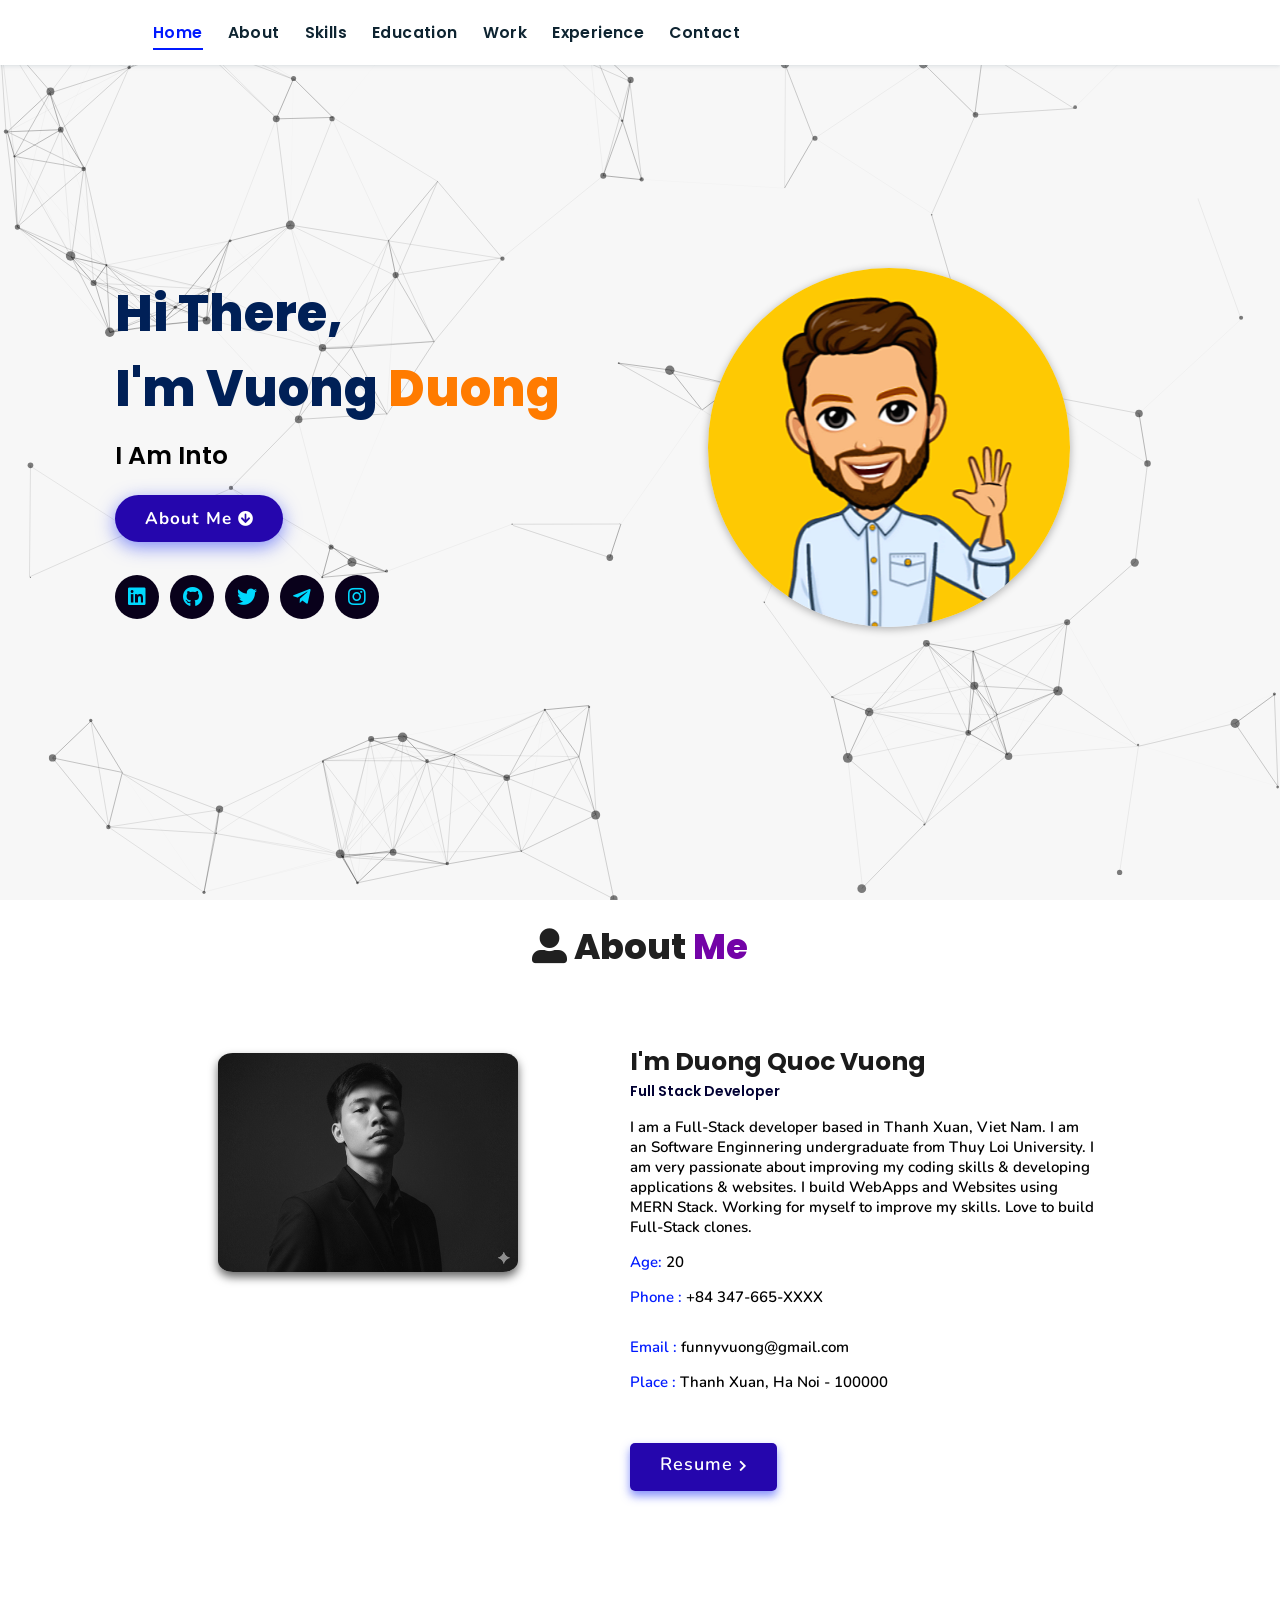
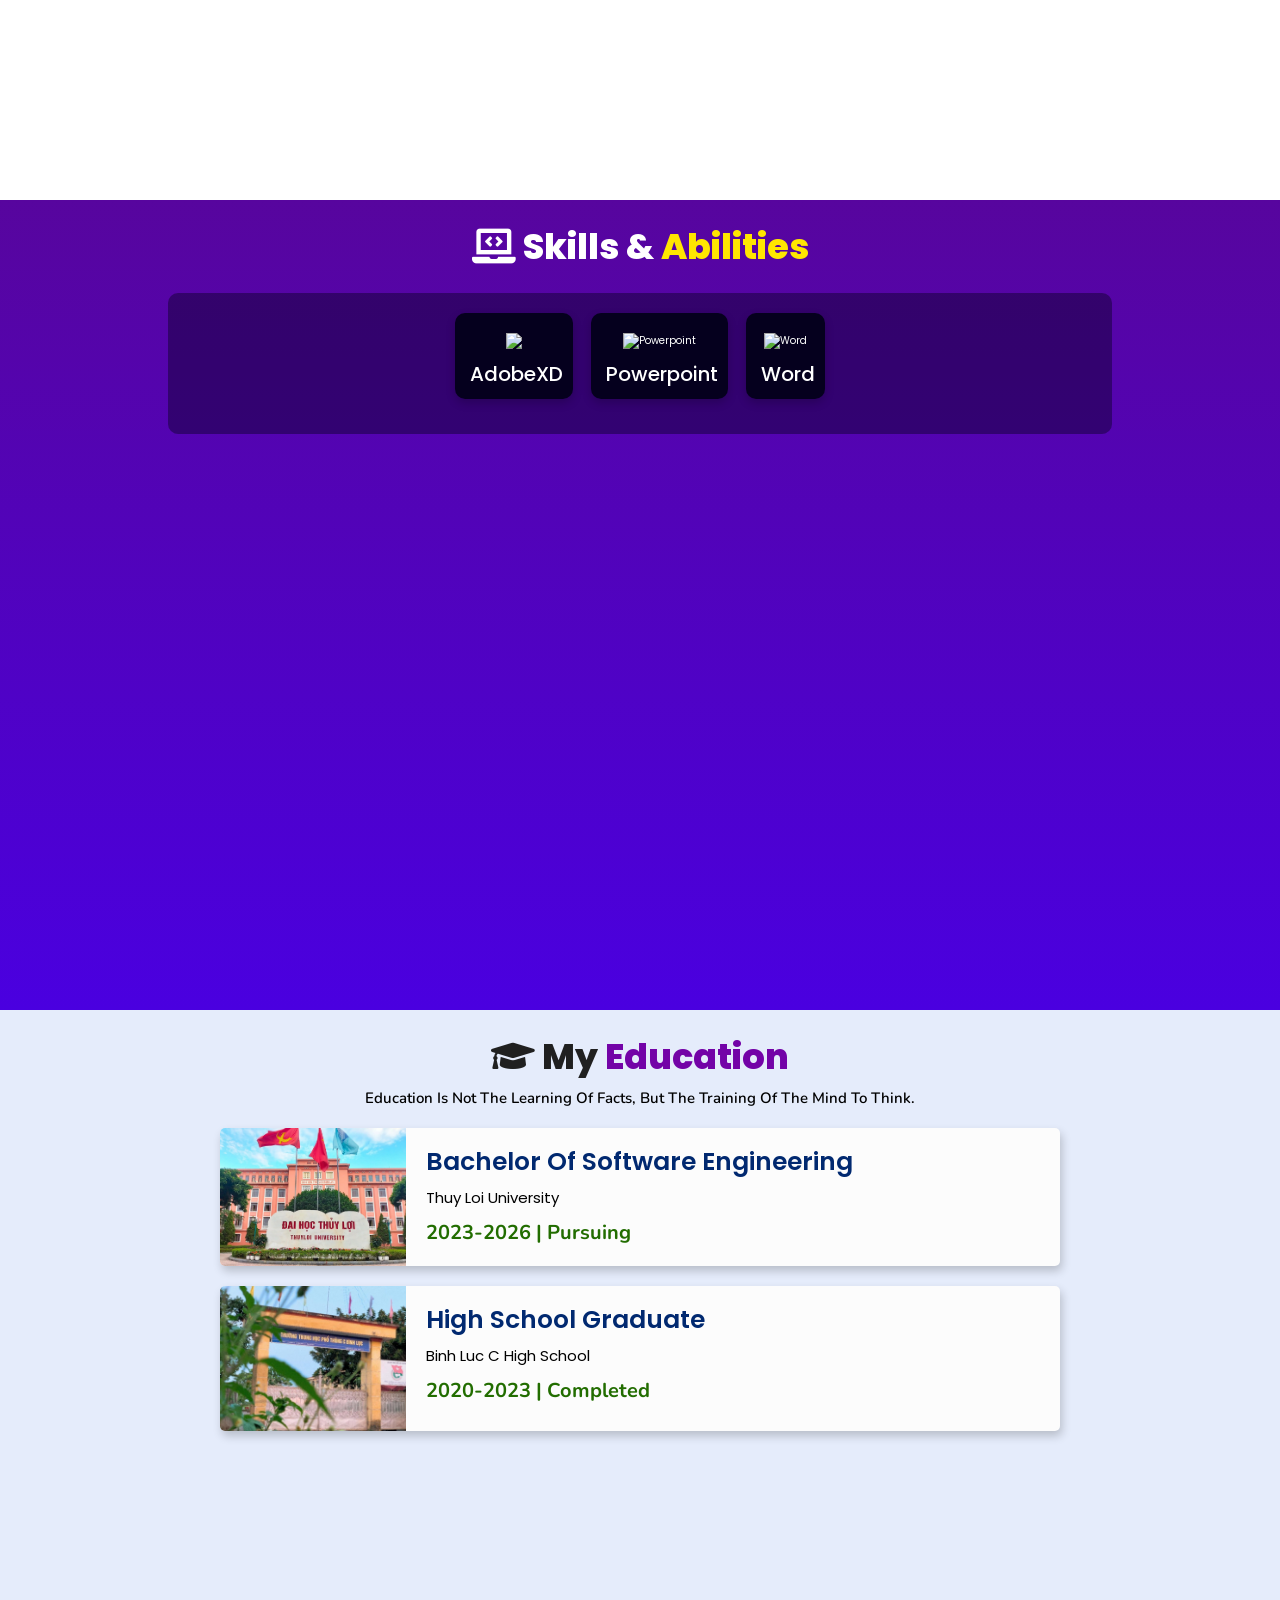
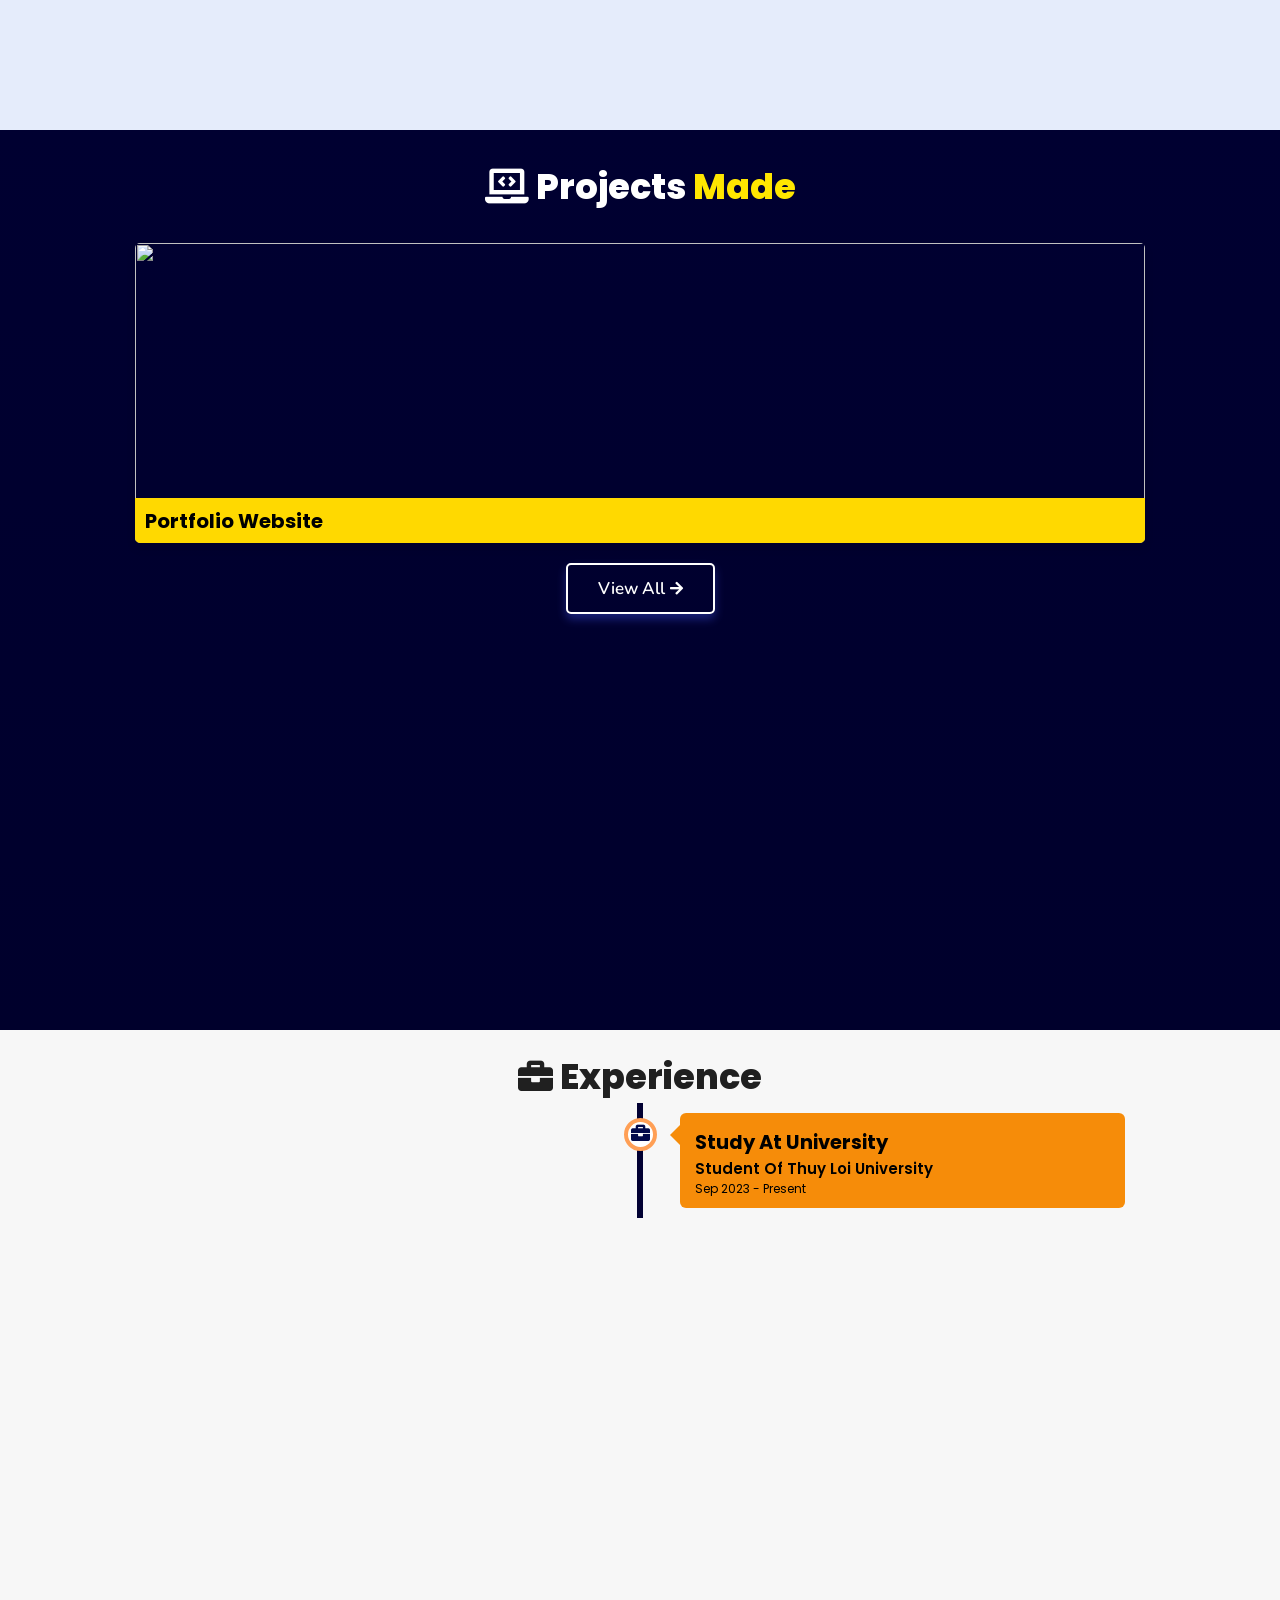
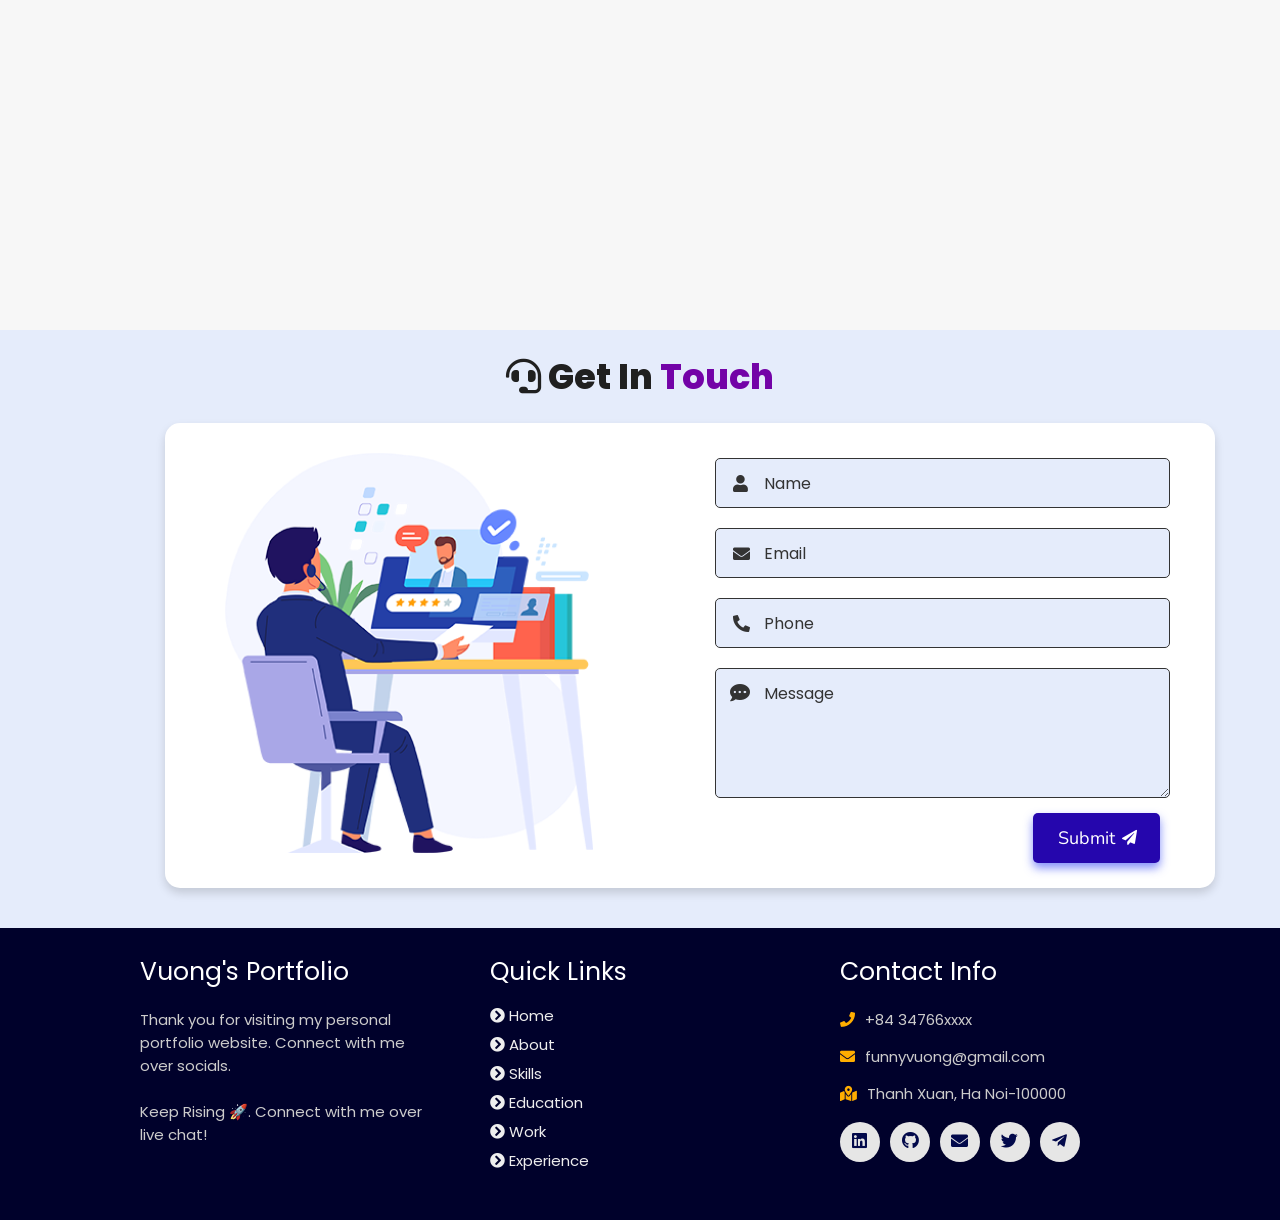
==== index.html @ b0b47021 "Initial commit" ====
<!DOCTYPE html>
<html lang="en">
<head>
    <meta charset="UTF-8">
    <meta http-equiv="X-UA-Compatible" content="IE=edge">
    <meta name="viewport" content="width=device-width, initial-scale=1.0">
    <meta name="keywords" content="jigar sable, portfolio, jigar, full stack dev, personal portfolio lifecodes, portfolio design, portfolio website, personal portfolio" />
    <meta name="description" content="Welcome to Jigar's Portfolio. Full-Stack Web Developer and Android App Developer" />
    <!-- Custom CSS -->
    <link rel="stylesheet" href="./assets/css/style.css">
    <!-- Font Awesome -->
    <link rel="stylesheet" href="https://cdnjs.cloudflare.com/ajax/libs/font-awesome/5.15.3/css/all.min.css" integrity="sha512-iBBXm8fW90+nuLcSKlbmrPcLa0OT92xO1BIsZ+ywDWZCvqsWgccV3gFoRBv0z+8dLJgyAHIhR35VZc2oM/gI1w==" crossorigin="anonymous" referrerpolicy="no-referrer" />
    <!-- Favicon -->
    <link id='favicon' rel="shortcut icon" href="./assets/images/favicon.png" type="image/x-png">
    <title>Portfolio | Jigar Sable</title>
</head>
<body oncontextmenu="return false">

<!-- pre loader -->
<!-- <div class="loader-container">
  <img draggable="false" src="./assets/images/preloader.gif" alt="">
</div> -->

<!-- navbar starts -->
<header>
        <!-- <a href="/" class="logo"><i class="fab fa-node-js"></i> Jigar</a> -->

        <div id="menu" class="fas fa-bars"></div>
        <nav class="navbar">
            <ul>
            <li><a class="active" href="#home">Home</a></li>
            <li><a href="#about">About</a></li>
            <li><a href="#skills">Skills</a></li>
            <li><a href="#education">Education</a></li>
            <li><a href="#work">Work</a></li>
            <li><a href="#experience">Experience</a></li>
            <li><a href="#contact">Contact</a></li>
            </ul>
        </nav>
</header>
<!-- navbar ends -->


<!-- hero section starts -->
<section class="home" id="home">
    <div id="particles-js"></div>

    <div class="content">
    <h2>Hi There,<br/> I'm Vuong <span>Duong</span></h2>
    <p>i am into <span class="typing-text"></span></p>
    <a href="#about" class="btn"><span>About Me</span>
      <i class="fas fa-arrow-circle-down"></i>
    </a>
    <div class="socials">
        <ul class="social-icons">
          <li><a class="linkedin" aria-label="LinkedIn" href="https://www.linkedin.com" target="_blank"><i class="fab fa-linkedin"></i></a></li> 
          <li><a class="github" aria-label="GitHub" href="https://github.com/VuongDuongg" target="_blank"><i class="fab fa-github"></i></a></li>
          <li><a class="twitter" aria-label="Twitter" href="https://twitter.com" target="_blank"><i class="fab fa-twitter"></i></a></li>
          <li><a class="telegram" aria-label="Telegram" href="https://t.me/lifecode5" target="_blank"><i class="fab fa-telegram-plane"></i></a></li>
          <li><a class="instagram" aria-label="Instagram" href="https://www.instagram.com/vuo.wg/"><i class="fab fa-instagram" target="_blank"></i></a></li>
          <!-- <li><a class="dev" aria-label="Dev" href="https://dev.to/jigarsable" target="_blank"><i class="fab fa-dev"></i></a></li> -->
        </ul>
      </div>
    </div>
<div class="image">
    <img draggable="false" class="tilt" src="./assets/images/hero.png" alt="">
</div>
</section>
<!-- hero section ends -->


<!-- about section starts -->
<section class="about" id="about">
    <h2 class="heading"><i class="fas fa-user-alt"></i> About <span>Me</span></h2>
    
    <div class="row">

    <div class="image">
        <img draggable="false" class="tilt" src="./assets/images/profile2.jpg" alt="">
    </div>
    <div class="content">
        <h3>I'm Duong Quoc Vuong</h3>
        <span class="tag">Full Stack Developer</span>
        
        <p>I am a Full-Stack developer based in Thanh Xuan, Viet Nam. 
          I am an Software Enginnering undergraduate from Thuy Loi University.
          I am very passionate about improving my coding skills & developing applications & websites.
          I build WebApps and Websites using MERN Stack.
          Working for myself to improve my skills.
          Love to build Full-Stack clones. </p>
        
        <div class="box-container">
            <div class="box">
              <p><span> age: </span> 20</p>
              <p><span> phone : </span> +84 347-665-XXXX</p>
            </div>
            <div class="box">
              <p><span> email : </span> funnyvuong@gmail.com</p>
              <p><span> place : </span> Thanh Xuan, Ha Noi - 100000</p>
            </div>
        </div>
        
        <div class="resumebtn">
            <a href="https://drive.google.com/file/d/11_SCyEC6qm9Z-bzgpcFDkywCOqAPikuW/view?usp=sharing" target="_blank" class="btn"><span>Resume</span>
                <i class="fas fa-chevron-right"></i>
            </a>
        </div>

    </div>
    </div>
</section>
<!-- about section ends -->

<!-- skills section starts -->
<section class="skills" id="skills">

    <h2 class="heading"><i class="fas fa-laptop-code"></i> Skills & <span>Abilities</span></h2>

    <div class="container">
          <div class="row" id="skillsContainer">

            <div class="bar">
              <div class="info">
                <img src="https://img.icons8.com/color/48/000000/adobe-xd.png"/>
                <span>AdobeXD</span>
                
              </div>
            </div>

            <div class="bar">
              <div class="info">
                
                 <img src="https://img.icons8.com/color/48/microsoft-powerpoint-2019.png" alt="Powerpoint">
                <span>Powerpoint</span>
               
              </div>
            </div>

            <div class="bar">
              <div class="info">
                
                 <img src="https://img.icons8.com/color/48/microsoft-word-2019.png" alt="Word">
                <span>Word</span>
               
              </div>
            </div>

      </div>
</div>
</section>
<!-- skills section ends -->


<!-- education section starts -->
<section class="education" id="education">

  <h1 class="heading"><i class="fas fa-graduation-cap"></i> My <span>Education</span></h1>

    <p class="qoute">Education is not the learning of facts, but the training of the mind to think.</p>

    <div class="box-container">

    <div class="box">
        <div class="image">
        <img draggable="false" src="./assets/images/educat/college.webp" alt="">
        </div>
        <div class="content">
        <h3>Bachelor of Software Engineering</h3>
        <p>Thuy Loi University </p>
        <h4>2023-2026 | Pursuing</h4>
        </div>
    </div>

    <div class="box">
      <div class="image">
      <img draggable="false" src="./assets/images/educat/school.jpg" alt="">
      </div>
      <div class="content">
      <h3>High school graduate</h3>
      <p>Binh Luc C High School</p>
      <h4>2020-2023 | Completed</h4>
      </div>
    </div>

</div>
</section>
<!-- education section ends -->


<!-- work project section starts -->
<section class="work" id="work">

  <h2 class="heading"><i class="fas fa-laptop-code"></i> Projects <span>Made</span></h2>

  <div class="box-container">

    <div class="box tilt">
      <img draggable="false" src="./assets/images/projects/portfolio1.PNG" alt="" />
      <div class="content">
        <div class="tag">
        <h3>Portfolio Website</h3>
        </div>
        <div class="desc">
          <p>Personal portfolio website. Don't need much info about it, just scroll down. You're here only!</p>
          <div class="btns">
            <a href="#" class="btn" target="_blank"><i class="fas fa-eye"></i> View</a>
            <a href="https://github.com/jigar-sable/Portfolio-Website" class="btn" target="_blank">Code <i class="fas fa-code"></i></a>
          </div>
        </div>
      </div>
    </div>

</div>

<div class="viewall">
  <a href="/projects" class="btn"><span>View All</span>
    <i class="fas fa-arrow-right"></i>
</a>
</div>

</section>
<!-- work project section ends -->

<!-- experience section starts -->
<section class="experience" id="experience">

  <h2 class="heading"><i class="fas fa-briefcase"></i> Experience </h2>

  <div class="timeline">

    <div class="container right">
      <div class="content">
        <div class="tag">
          <h2>Study at University </h2>
        </div>
        <div class="desc">
            <h3>Student of Thuy Loi University</h3>
            <p>Sep 2023 - present</p>
        </div>
      </div>
    </div>

    <!-- <div class="container left">
      <div class="content">
        <div class="tag">
          <h2>Mapstreak Flyseas</h2>
        </div>
        <div class="desc">
            <h3>Web Developer | Internship</h3>
            <p>June 2021 - Dec 2021</p>
        </div>
      </div>
    </div>

    <div class="container right">
      <div class="content">
        <div class="tag">
          <h2>The Spark Foundation</h2>
        </div>
        <div class="desc">
            <h3>Website Developer | Internship</h3>
            <p>May 2021 - June 2021</p>
        </div>
      </div>
    </div>

    <div class="container left">
      <div class="content">
        <div class="tag">
          <h2>The Spark Foundation</h2>
        </div>
        <div class="desc">
            <h3>Mobile Application Developer | Internship</h3>
            <p>April 2021 - May 2021</p>
        </div>
      </div>
    </div>

    <div class="container right">
      <div class="content">
        <div class="tag">
          <h2>Frshr Technologies</h2>
        </div>
        <div class="desc">
            <h3>Wordpress Developer | Internship</h3>
            <p>April 2021 - April 2021</p>
        </div>
      </div>
    </div>

    <div class="container left">
      <div class="content">
        <div class="tag">
          <h2>WonderingBlog</h2>
        </div>
        <div class="desc">
            <h3>Web Development & SEO | Internship</h3>
            <p>March 2021 - April 2021</p>
        </div>
      </div>
    </div> -->
  </div>

  <!-- <div class="morebtn">
    <a href="/experience" class="btn"><span>View All</span>
      <i class="fas fa-arrow-right"></i>
  </a>
  </div> -->

</div>

</section>
<!-- experience section ends -->

<!-- contact section starts -->
<section class="contact" id="contact">
  
  <h2 class="heading"><i class="fas fa-headset"></i> Get in <span>Touch</span></h2>

  <div class="container">
    <div class="content">
      <div class="image-box">
        <img draggable="false" src="./assets/images/contact1.png" alt="">
      </div>
    <form id="contact-form">
      
      <div class="form-group">
        <div class="field">
          <input type="text" name="name" placeholder="Name" required>
          <i class='fas fa-user'></i>
        </div>
        <div class="field">
          <input type="text" name="email" placeholder="Email" required>
          <i class='fas fa-envelope'></i>
        </div>
        <div class="field">
          <input type="text" name="phone" placeholder="Phone">
          <i class='fas fa-phone-alt'></i>
        </div>
        <div class="message">
        <textarea placeholder="Message" name="message" required></textarea>
        <i class="fas fa-comment-dots"></i>
        </div>
        </div>
      <div class="button-area">
        <button type="submit">
          Submit <i class="fa fa-paper-plane"></i></button>
      </div>
    </form>
  </div>
  </div>
</section>
<!-- contact section ends -->


<!-- footer section starts -->
<section class="footer">

  <div class="box-container">

      <div class="box">
          <h3>vuong's Portfolio</h3>
          <p>Thank you for visiting my personal portfolio website. Connect with me over socials. <br/> <br/> Keep Rising 🚀. Connect with me over live chat!</p>
      </div>

      <div class="box">
          <h3>quick links</h3>
          <a href="#home"><i class="fas fa-chevron-circle-right"></i> home</a>
          <a href="#about"><i class="fas fa-chevron-circle-right"></i> about</a>
          <a href="#skills"><i class="fas fa-chevron-circle-right"></i> skills</a>
          <a href="#education"><i class="fas fa-chevron-circle-right"></i> education</a>
          <a href="#work"><i class="fas fa-chevron-circle-right"></i> work</a>
          <a href="#experience"><i class="fas fa-chevron-circle-right"></i> experience</a>
      </div>

      <div class="box">
          <h3>contact info</h3>
          <p> <i class="fas fa-phone"></i>+84 34766xxxx</p>
          <p> <i class="fas fa-envelope"></i>funnyvuong@gmail.com</p>
          <p> <i class="fas fa-map-marked-alt"></i>Thanh Xuan, Ha Noi-100000</p>
          <div class="share">

              <a href="https://www.linkedin.com/in/jigar-sable" class="fab fa-linkedin" aria-label="LinkedIn" target="_blank"></a>
              <a href="https://github.com/jigar-sable" class="fab fa-github" aria-label="GitHub" target="_blank"></a>
              <a href="mailto:jigarsable21@gmail.com" class="fas fa-envelope" aria-label="Mail" target="_blank"></a>
              <a href="https://twitter.com/jigar_sable" class="fab fa-twitter" aria-label="Twitter" target="_blank"></a>
              <a href="https://t.me/lifecode5" class="fab fa-telegram-plane" aria-label="Telegram" target="_blank"></a>
          </div>
      </div>
  </div>

  <!-- <h1 class="credit">Designed with <i class="fa fa-heart pulse"></i> by <a href="https://www.linkedin.com/in/jigar-sable"> jigar sable</a></h1> -->

</section>
<!-- footer section ends -->


<!-- scroll top btn -->
<a href="#home" aria-label="ScrollTop" class="fas fa-angle-up" id="scroll-top"></a>
<!-- scroll back to top -->


<!-- ==== ALL MAJOR JAVASCRIPT CDNS STARTS ==== -->
<!-- jquery cdn -->
<script src="https://cdnjs.cloudflare.com/ajax/libs/jquery/3.6.0/jquery.min.js" integrity="sha512-894YE6QWD5I59HgZOGReFYm4dnWc1Qt5NtvYSaNcOP+u1T9qYdvdihz0PPSiiqn/+/3e7Jo4EaG7TubfWGUrMQ==" crossorigin="anonymous" referrerpolicy="no-referrer"></script>

<!-- typed.js cdn -->
<script src="https://cdnjs.cloudflare.com/ajax/libs/typed.js/2.0.5/typed.min.js" integrity="sha512-1KbKusm/hAtkX5FScVR5G36wodIMnVd/aP04af06iyQTkD17szAMGNmxfNH+tEuFp3Og/P5G32L1qEC47CZbUQ==" crossorigin="anonymous" referrerpolicy="no-referrer"></script>

<!-- particle.js links -->
<script src="./assets/js/particles.min.js"></script>
<script src="./assets/js/app.js"></script>

<!-- vanilla tilt.js links -->
<script src="https://cdnjs.cloudflare.com/ajax/libs/vanilla-tilt/1.7.0/vanilla-tilt.min.js" integrity="sha512-SttpKhJqONuBVxbRcuH0wezjuX+BoFoli0yPsnrAADcHsQMW8rkR84ItFHGIkPvhnlRnE2FaifDOUw+EltbuHg==" crossorigin="anonymous" referrerpolicy="no-referrer"></script>

<!-- scroll reveal anim -->
<script src="https://unpkg.com/scrollreveal"></script>

<script
      type="text/javascript"
      src="https://cdn.jsdelivr.net/npm/emailjs-com@3/dist/email.min.js"
    ></script>

<!-- ==== ALL MAJOR JAVASCRIPT CDNS ENDS ==== -->

<script src="./assets/js/script.js"></script>

</body>
</html>
---- assets/css/style.css ----
@import url("https://fonts.googleapis.com/css2?family=Poppins:wght@400;600;700&display=swap");
@import url("https://fonts.googleapis.com/css2?family=Nunito:ital,wght@0,300;0,400;0,600;0,700;1,300;1,400&display=swap");

* {
  margin: 0;
  padding: 0;
  box-sizing: border-box;
  text-decoration: none;
  outline: none;
  border: none;
  text-transform: capitalize;
  transition: all 0.2s linear;
}
html {
  font-size: 62.5%;
  overflow-x: hidden;
  scroll-behavior: smooth;
}
body {
  background: #f7f7f7;
  font-family: "Poppins", sans-serif;
}

*::selection {
  background: #2b3dda;
  color: #fff;
}

html {
  font-size: 62.5%;
  overflow-x: hidden;
}
html::-webkit-scrollbar {
  width: 0.8rem;
}
html::-webkit-scrollbar-track {
  background: rgb(235, 202, 245);
}
html::-webkit-scrollbar-thumb {
  background: #420177;
}

/* pre loader start */
.loader-container {
  position: fixed;
  top: 0;
  left: 0;
  z-index: 10000;
  background: #e6eff1;
  display: flex;
  align-items: center;
  justify-content: center;
  height: 100%;
  width: 100%;
}
.loader-container.fade-out {
  top: -120%;
}
/* pre loader end */

/* navbar starts */
header {
  position: fixed;
  top: 0;
  left: 0;
  right: 0;
  z-index: 1000;
  display: flex;
  align-items: center;
  justify-content: space-between;
  padding: 1.7rem 10%;
  height: 6.5rem;
  background-color: #fff;
  box-shadow: 0 1px 4px rgba(146, 161, 176, 0.3);
}
section {
  min-height: 100vh;
  padding: 2rem 9%;
}
.heading {
  font-size: 3.5rem;
  color: rgb(32, 32, 32);
  font-weight: 800;
  text-align: center;
}
.heading span {
  color: rgb(115, 3, 167);
}
header .logo {
  font-size: 1.9rem;
  font-weight: 800;
  text-decoration: none;
  color: #0e2431;
}
header .logo i {
  font-size: 2.2rem;
}
header .logo:hover {
  color: #fc8c05;
}
header .navbar ul {
  list-style: none;
  display: flex;
  justify-content: center;
  align-items: center;
}
header .navbar li {
  margin-left: 2.5rem;
}
header .navbar ul li a {
  font-size: 1.57rem;
  color: #0e2431;
  font-weight: 600;
  text-decoration: none;
  letter-spacing: 0.04rem;
  transition: 0.2s;
}
header .navbar ul li a.active,
header .navbar ul li a:hover {
  color: #011aff;
  border-bottom: 0.2rem solid #011aff;
  padding: 0.5rem 0;
}
/* navbar ends */

/* hamburger icon starts*/
#menu {
  font-size: 3rem;
  cursor: pointer;
  color: rgb(24, 2, 63);
  display: none;
}
@media (max-width: 768px) {
  #menu {
    display: block;
  }
  header .navbar {
    position: fixed;
    top: 6.5rem;
    right: -120%;
    width: 75%;
    height: 100%;
    text-align: left;
    align-items: flex-start;
    background-color: #0e0f31;
  }
  header .navbar ul {
    flex-flow: column;
    padding: 1rem;
  }
  header .navbar ul li {
    text-align: center;
    width: 100%;
    margin: 1rem 0;
    border-radius: 0.5rem;
    width: 26rem;
  }
  header .navbar ul li a {
    display: block;
    padding: 1rem;
    text-align: left;
    color: #fff;
    font-size: 2rem;
  }
  header .navbar ul li a.active,
  header .navbar ul li a:hover {
    padding: 1rem;
    color: #fff;
    border-radius: 0.5rem;
    border-bottom: 0.5rem solid #011aff;
  }
  .fa-times {
    transform: rotate(180deg);
  }
  header .navbar.nav-toggle {
    right: 0;
  }
}
/* hamburger icon ends */

/* hero section starts*/
.home {
  position: relative;
  display: flex;
  flex-wrap: wrap;
  gap: 1.5rem;
  min-height: 100vh;
  align-items: center;
}
.home #particles-js {
  position: absolute;
  top: 0;
  left: 0;
  height: 100%;
  width: 100%;
}
.home::before {
  content: "";
  position: absolute;
  top: 0;
  left: 0;
  height: 100%;
  width: 100%;
}
.home .content {
  flex: 1 1 40rem;
  padding-top: 1rem;
  z-index: 1;
}
.home .image {
  flex: 1 1 40rem;
  z-index: 1;
}
.home .image img {
  width: 70%;
  margin-left: 6rem;
  border-radius: 50%;
  box-shadow: 0 2px 8px rgba(0, 0, 0, 0.3);
  cursor: pointer;
}
.home .image img:hover {
  box-shadow: 0 5px 15px rgba(0, 0, 0, 0.5);
}
.home .content h2 {
  font-size: 5rem;
  font-weight: 800;
  color: #002057;
}
.home .content h2 span {
  font-size: 5rem;
  font-weight: 800;
  color: #ff7b00;
}
.home .content p {
  font-size: 2.5rem;
  color: #000;
  font-weight: 600;
  padding: 1rem 0;
}
.home .content p span {
  font-size: 2.5rem;
  color: rgb(148, 8, 8);
  font-weight: 600;
  padding: 1rem 0;
}
.home .btn {
  margin-top: 1rem;
  position: absolute;
  line-height: 0;
  padding: 1.6rem 3rem;
  border-radius: 4em;
  transition: 0.5s;
  color: #fff;
  background: #2506ad;
  box-shadow: 0px 5px 18px rgba(48, 68, 247, 0.6);
  font-family: "Nunito", sans-serif;
}
.home .btn span {
  font-weight: 700;
  font-size: 1.7rem;
  letter-spacing: 0.1rem;
}
.home .btn i {
  margin-left: 0.3rem;
  font-size: 1.5rem;
  transition: 0.3s;
}
.home .btn:hover {
  background: #1a047e;
}
.home .btn:hover i {
  transform: translateX(5px);
}
/* social icons start */
.socials {
  position: relative;
  margin-top: 9rem;
}
.socials .social-icons {
  padding-left: 0;
  margin-bottom: 0;
  list-style: none;
}
.socials .social-icons li {
  display: inline-block;
  margin-bottom: 14px;
}
.social-icons a {
  font-size: 2rem;
  display: inline-block;
  line-height: 44px;
  color: #00d9ff;
  background-color: #09011b;
  width: 44px;
  height: 44px;
  text-align: center;
  margin-right: 8px;
  border-radius: 100%;
  -webkit-transition: all 0.2s linear;
  -o-transition: all 0.2s linear;
  transition: all 0.2s linear;
}
.social-icons a:active,
.social-icons a:focus,
.social-icons a:hover {
  color: #fff;
  background-color: #0685da;
}
.social-icons a.github:hover {
  background-color: #0e0e0e;
}
.social-icons a.twitter:hover {
  background-color: #00aced;
}
.social-icons a.linkedin:hover {
  background-color: #007bb6;
}
.social-icons a.dev:hover {
  background-color: #070707;
}
.social-icons a.instagram:hover {
  background-color: #ee00da;
}
/* social icons end */

/* hero media queries starts*/
@media (max-width: 450px) {
  .home .btn {
    margin: 4rem 0;
  }
  .socials {
    margin-top: 12rem;
  }
  .home .image img {
    margin-top: -12rem;
  }
  .home .content p {
    font-size: 2.2rem;
  }
  .home .content p span {
    font-size: 2.2rem;
  }
}
/* hero media queries ends*/
/* hero section end */

/* about section starts */
.about {
  background: rgb(255, 255, 255);
}
.about .row {
  display: flex;
  flex-direction: row;
  gap: 2rem;
  flex-wrap: wrap;
  padding: 4rem;
}
.about .row .image {
  text-align: center;
  flex: 1 1 35rem;
}
.about .row .image img {
  margin: 4rem;
  width: 30rem;
  height: auto;
  border-radius: 5%;
  box-shadow: 0 5px 10px rgba(0, 0, 0, 0.6);
  mix-blend-mode: luminosity;
  transition: 0.3s;
  cursor: pointer;
}
.about .row .image img:hover {
  mix-blend-mode: normal;
}
.about .row .content {
  flex: 1 1 45rem;
  padding: 3rem;
}
.about .row .content h3 {
  color: rgb(27, 27, 27);
  font-size: 2.5rem;
}
.about .row .content .tag {
  font-size: 1.4rem;
  color: #020133;
  font-weight: 600;
  margin-top: 1rem;
}
.about .row .content p {
  font-size: 1.5rem;
  margin-top: 1.5rem;
  font-family: "Nunito";
  font-weight: 600;
  text-transform: none;
}
.about .row .content .box-container {
  display: flex;
  flex-wrap: wrap;
  gap: 1.5rem;
  font-family: "Nunito";
  font-weight: 600;
}
.about .row .content .box-container .box p {
  text-transform: none;
}
.about .row .content .box-container .box p span {
  color: #011aff;
}
.resumebtn {
  margin-top: 6rem;
}
.resumebtn .btn {
  padding: 1.7rem 3rem;
  border-radius: 0.5em;
  transition: 0.3s;
  color: #fff;
  background: #2506ad;
  box-shadow: 0px 5px 10px rgba(48, 68, 247, 0.6);
  font-family: "Nunito", sans-serif;
}
.resumebtn .btn span {
  font-weight: 600;
  font-size: 1.8rem;
  letter-spacing: 0.1rem;
}
.resumebtn .btn i {
  margin-left: 0.3rem;
  font-size: 1.2rem;
  transition: 0.3s;
}
.resumebtn .btn:hover {
  background: #1a047e;
}
.resumebtn .btn:hover i {
  transform: translateX(5px);
}
/* about media queries starts*/
@media screen and (max-width: 600px) {
  .about .row .image {
    margin-top: 2rem;
  }
  .about .row .image img {
    margin: 0 auto;
    width: 80%;
    mix-blend-mode: normal;
  }
  .about .row {
    padding: 0.5rem;
    margin-bottom: 7rem;
  }
  .about .row .content {
    padding: 1rem;
  }
  .about .row .content .box-container {
    gap: 0;
  }
}
/* about media queries ends*/
/* about section ends */

/* skills section starts */
.skills {
  min-height: 90vh;
  background: linear-gradient(to bottom, #57059e, #4a00e0);
}
.skills h2 {
  color: #fff;
}
.skills .heading span {
  color: rgb(255, 230, 0);
}
.skills .container {
  
  background: rgba(0, 0, 22, 0.4);
  color: #fff;
  border-radius: 1rem;
  padding: 2rem;
  width: 90%;
  margin: auto;
  margin-top: 2rem;
}
.skills .container .row {
  display: grid;
  grid-template-columns: repeat(6, 1fr);
  flex-wrap: wrap;
  gap: 1.8rem;
}
.skills .container .bar {
  margin-bottom: 15px;
  padding: 10px;
  border-radius: 1rem;
  box-shadow: 0 4px 10px rgba(0, 0, 0, 0.2);
  background: rgba(0, 0, 22, 0.9);
  transition: 0.2s;
}
.skills .container .bar:hover {
  box-shadow: 0 8px 10px rgba(0, 2, 68, 0.8) !important;
  background-color: rgba(0, 0, 0, 0.9) !important;
}
.skills .container .bar .info {
  display: flex;
  
  flex-direction: column;
  align-items: center;
  gap: 1rem;
  margin-top: 1rem;
}
.skills .container .bar .info i {
  font-size: 4rem;
}
.skills .container .bar .info span {
  font-size: 2rem;
  font-weight: 500;
  font-family: "Poppins";
  margin-left: 0.5rem;
}
/* skills media queries starts*/
@media screen and (max-width: 600px) {
  .skills .container {
    padding: 0;
    margin: 0;
  }
  .skills .container .row {
    grid-template-columns: repeat(2, 1fr);
    margin: 1rem;
    padding: 2rem 0.2rem 2rem 0.2rem;
    gap: 1rem;
  }
  .skills .container {
    margin-top: 5px;
    width: 100%;
  }
}
#skillsContainer {
    display: flex;
    justify-content: center; /* căn giữa ngang */
}

.bar .info {
    display: flex;
    align-items: center;
    gap: 10px; /* khoảng cách giữa icon và chữ */
}

/* skills media queries ends*/
/* skills section ends */

/* education section starts */
.education {
  background: #e5ecfb;
  min-height: 80vh;
}
.education .qoute {
  font-size: 1.5rem;
  text-align: center;
  font-family: "Nunito", sans-serif;
  font-weight: 600;
  margin-top: 0.5rem;
}
.education .box-container {
  display: flex;
  flex-wrap: wrap;
  justify-content: center;
  align-items: center;
  flex-direction: column;
}
.education .box-container .box {
  display: flex;
  flex-direction: row;
  width: 80%;
  border-radius: 0.5rem;
  box-shadow: 0.2rem 0.5rem 1rem rgba(0, 0, 0, 0.2);
  text-align: center;
  position: relative;
  margin-top: 2rem;
  overflow: hidden;
  transition: 0.3s;
  background: rgb(252, 252, 252);
}
.education .box-container .box:hover {
  transform: scale(1.03);
  box-shadow: 1rem 0.5rem 1.2rem rgba(0, 0, 0, 0.3);
}
.education .box-container .box .image {
  flex: 1 1 20rem;
  width: 100%;
}
.education .box-container .box img {
  object-fit: cover;
  position: relative;
  width: 100%;
  height: 100%;
}
.education .box-container .box .content {
  position: relative;
  display: flex;
  flex-direction: column;
  padding: 1rem;
  flex-wrap: wrap;
  flex: 1 1 70rem;
}
.education .box-container .box .content h3 {
  font-size: 2.5rem;
  color: #012970;
  padding: 0.5rem 0;
  font-weight: 600;
  text-align: left;
  margin-left: 1rem;
}
.education .box-container .box .content p {
  font-size: 1.5rem;
  margin-left: 1rem;
  text-align: left;
}
.education h4 {
  font-size: 2rem;
  color: rgb(34, 109, 0);
  text-align: left;
  margin: 1rem;
  font-family: "Nunito", sans-serif;
  font-weight: 700;
}

/* education media queries starts*/
@media screen and (max-width: 600px) {
  .education .box-container .box {
    flex-direction: column;
    width: 100%;
  }
  .education .box-container .box .image {
    width: 100%;
    height: 25rem;
  }
  .education .box-container .box img {
    width: 100%;
  }
  .education .box-container .box .content {
    position: relative;
    display: flex;
    flex-direction: column;
    padding: 1rem;
    flex-wrap: wrap;
    flex: 0;
  }
  .education .btns {
    margin-top: 2rem;
    margin-left: 1rem;
    margin-right: 1rem;
    flex-wrap: wrap;
  }
}
/* education media queries ends*/
/* education section ends */

/* work section starts */
.work {
  /* background: #010124; */
  background: linear-gradient(to bottom, #000031, #00002c);
}
.work h2 {
  color: #fff;
  padding: 1rem;
}
.work .heading span {
  color: rgb(255, 230, 0);
}
.work .box-container {
  display: flex;
  flex-wrap: wrap;
  gap: 1.5rem;
  margin: 2rem;
}
.work .box-container .box {
  flex: 1 1 30rem;
  border-radius: 0.5rem;
  box-shadow: 0 0.5rem 1rem rgba(0, 0, 0, 0.1);
  position: relative;
  overflow: hidden;
  height: 30rem;
}
.work .box-container .box img {
  height: 100%;
  width: 100%;
  object-fit: cover;
}
.work .box-container .box .content {
  height: 100%;
  width: 100%;
  position: absolute;
  top: 85%;
  left: 0;
  background: rgba(255, 255, 255, 0.9);
  display: flex;
  flex-direction: column;
}
.work .box-container .box .content .tag {
  display: flex;
  flex-direction: row;
  justify-content: space-between;
  align-items: center;
  height: 4.5rem;
  width: 100%;
  padding-left: 1rem;
  background: #ffd900;
}
.work .box-container .box .content .tag h3 {
  font-size: 2rem;
}
.work .box-container .box:hover .content {
  top: 25%;
}
.work .desc {
  margin: 2rem;
  display: flex;
  flex-direction: column;
  justify-content: center;
}
.work .desc p {
  font-size: 1.5rem;
}
.work .desc .btns {
  display: flex;
  justify-content: space-between;
  width: 100%;
  margin-top: 2rem;
}
.work .desc .btns .btn {
  line-height: 0;
  display: inline;
  padding: 1.5rem 2.5rem;
  border-radius: 0.5rem;
  font-size: 1.5rem;
  color: #fff;
  background: rgb(12, 12, 12);
  margin-right: 2rem;
}
.work .desc .btns .btn:hover {
  background: #310ae0f5;
}
.work .viewall {
  display: flex;
  justify-content: center;
}
.work .viewall .btn {
  position: relative;
  line-height: 0;
  padding: 1.6rem 3rem;
  border-radius: 0.5em;
  transition: 0.5s;
  color: rgb(255, 255, 255);
  font-weight: 700;
  border: 2px solid #fff;
  box-shadow: 0px 5px 10px rgba(65, 84, 241, 0.4);
  text-align: center;
}
.work .viewall .btn span {
  font-weight: 600;
  font-size: 1.7rem;
  font-family: "Nunito", sans-serif;
}
.work .viewall .btn i {
  margin-left: 0.3rem;
  font-size: 1.5rem;
  transition: 0.3s;
}
.work .viewall .btn:hover {
  background: #fff;
  color: #000;
}
.work .viewall .btn:hover i {
  transform: translateX(5px);
}
/* work section ends */

/* experience section starts */
.experience .timeline {
  position: relative;
  max-width: 1200px;
  margin: 0 auto;
}
.experience .timeline::after {
  content: "";
  position: absolute;
  width: 6px;
  background: #020133;
  top: 0;
  bottom: 0;
  left: 50%;
  margin-left: -3px;
  z-index: -2;
}
.experience .container {
  padding: 10px 40px;
  position: relative;
  background-color: inherit;
  width: 50%;
}
/*circles on timeline*/
.experience .container::after {
  content: "\f0b1";
  position: absolute;
  width: 25px;
  height: 25px;
  right: -17px;
  background-color: rgb(255, 255, 255);
  border: 4px solid #ff9f55;
  top: 15px;
  border-radius: 50%;
  z-index: 100;
  font-size: 1.89rem;
  text-align: center;
  font-weight: 600;
  color: #02094b;
  font-family: "Font Awesome\ 5 Free";
}
.experience .left {
  left: 0;
}
.experience .right {
  left: 50%;
}
/* arrows pointing right */
.experience .left::before {
  content: " ";
  height: 0;
  position: absolute;
  top: 22px;
  width: 0;
  z-index: 1;
  right: 30px;
  border: medium solid #f68c09;
  border-width: 10px 0 10px 10px;
  border-color: transparent transparent transparent #f68c09;
}
/* arrows pointing left  */
.experience .right::before {
  content: " ";
  height: 0;
  position: absolute;
  top: 22px;
  width: 0;
  z-index: 1;
  left: 30px;
  border: medium solid #f68c09;
  border-width: 10px 10px 10px 0;
  border-color: transparent #f68c09 transparent transparent;
}
.experience .right::after {
  left: -16px;
}
.experience .content {
  background-color: #f68c09;
  position: relative;
  border-radius: 6px;
}
.experience .content .tag {
  font-size: 1.3rem;
  padding-top: 1.5rem;
  padding-left: 1.5rem;
}
.experience .content .desc {
  margin-left: 1.5rem;
  padding-bottom: 1rem;
}
.experience .content .desc h3 {
  font-size: 1.5rem;
  font-weight: 600;
}
.experience .content .desc p {
  font-size: 1.2rem;
}
/* view all button */
.morebtn {
  display: flex;
  justify-content: center;
}
.morebtn .btn {
  position: relative;
  line-height: 0;
  padding: 1.6rem 3rem;
  border-radius: 0.5em;
  transition: 0.5s;
  color: #fff;
  background: #2506ad;
  box-shadow: 0px 5px 10px rgba(48, 68, 247, 0.6);
  text-align: center;
}
.morebtn .btn span {
  font-weight: 600;
  font-size: 1.7rem;
  font-family: "Nunito", sans-serif;
}
.morebtn .btn i {
  margin-left: 0.3rem;
  font-size: 1.5rem;
  transition: 0.3s;
}
.morebtn .btn:hover {
  background: #1a047e;
}
.morebtn .btn:hover i {
  transform: translateX(5px);
}

/* Media queries - Responsive timeline on screens less than 600px wide */
@media screen and (max-width: 600px) {
  .experience {
    min-height: 80vh;
  }
  .experience .timeline {
    margin-top: 2rem;
  }
  .experience .timeline::after {
    left: 31px;
  }
  .experience .container {
    width: 100%;
    padding-left: 8rem;
    padding-right: 2rem;
  }
  .experience .container::after {
    font-size: 2.2rem;
  }
  .experience .container::before {
    left: 61px;
    border: medium solid #f68c09;
    border-width: 10px 10px 10px 0;
    border-color: transparent #f68c09 transparent transparent;
  }
  .experience .left::after {
    left: 15px;
  }
  .experience .right::after {
    left: 15px;
  }
  .experience .right {
    left: 0%;
  }
  .morebtn {
    margin-top: 3rem;
  }
}
/* experience media queries ends */
/* experience section ends */

/* contact section starts */
.contact {
  background: #e5ecfb;
  min-height: 60vh;
}
.contact .container {
  max-width: 1050px;
  width: 100%;
  background: #fff;
  border-radius: 1.5rem;
  margin: 2rem 5rem;
  box-shadow: 0 5px 10px rgba(0, 0, 0, 0.15);
}
.contact .container .content {
  display: flex;
  align-items: center;
  justify-content: space-between;
  padding: 2.5rem 2rem;
}
.contact .content .image-box {
  max-width: 60%;
  margin-left: 4rem;
}
.contact .content .image-box img {
  width: 100%;
  height: 40rem;
  position: relative;
}
.contact .content form {
  width: 45%;
  margin-right: 3.5rem;
}
form .form-group {
  display: flex;
  flex-direction: column;
  justify-content: center;
}
.form-group .field {
  height: 50px;
  display: flex;
  position: relative;
  margin: 1rem;
  width: 100%;
}
form i {
  position: absolute;
  top: 50%;
  left: 18px;
  color: rgb(51, 51, 51);
  font-size: 17px;
  pointer-events: none;
  transform: translateY(-50%);
}
form .field input,
form .message textarea {
  width: 100%;
  height: 100%;
  outline: none;
  padding: 0 16px 0 48px;
  font-size: 16px;
  font-family: "Poppins", sans-serif;
  border-radius: 5px;
  border: 1px solid rgb(51, 51, 51);
  background: #e5ecfb;
}
.field input::placeholder,
.message textarea::placeholder {
  color: rgb(51, 51, 51);
}
.field input:focus,
.message textarea:focus {
  padding-left: 47px;
  border: 2px solid rgb(115, 3, 167);
}
.field input:focus ~ i,
.message textarea:focus ~ i {
  color: rgb(115, 3, 167);
}
form .message {
  position: relative;
  margin: 1rem;
  width: 100%;
}
form .message i {
  top: 25px;
  font-size: 20px;
  left: 15px;
}
form .message textarea {
  min-height: 130px;
  max-height: 230px;
  max-width: 100%;
  min-width: 100%;
  padding: 12px 20px 0 48px;
}
form .message textarea::-webkit-scrollbar {
  width: 0px;
}
form .button-area {
  display: flex;
  float: right;
  flex-direction: row-reverse;
}
.button-area button {
  color: #fff;
  border: none;
  outline: none;
  font-size: 1.8rem;
  cursor: pointer;
  border-radius: 5px;
  padding: 13px 25px;
  background: #2506ad;
  box-shadow: 0px 5px 10px rgba(48, 68, 247, 0.6);
  transition: 0.3s ease;
  font-family: "Nunito", sans-serif;
}
.button-area button:hover {
  background: #421cecf5;
}
.button-area span {
  font-size: 17px;
  padding: 1rem;
  display: none;
}
.button-area button i {
  position: relative;
  top: 6px;
  left: 2px;
  font-size: 1.5rem;
  transition: 0.3s;
  color: #fff;
}
.button-area button:hover i {
  left: 8px;
}
/* contact section media queries starts */
@media (max-width: 900px) {
  .contact {
    min-height: 70vh;
  }
  .contact .container {
    margin: 3rem 0 2rem 0;
  }
  .contact .container .content {
    padding: 18px 12px;
  }
  .contact .content .image-box {
    display: none;
  }
  .contact .content form {
    width: 100%;
    margin-right: 2rem;
  }
}
/* contact section media queries ends */
/* contact section ends */

/* footer section starts */
.footer {
  min-height: auto;
  padding-top: 0;
  background: rgb(0, 1, 43);
}
.footer .box-container {
  display: flex;
  justify-content: center;
  flex-wrap: wrap;
}
.footer .box-container .box {
  flex: 1 1 25rem;
  margin: 2.5rem;
}
.footer .box-container .box h3 {
  font-size: 2.5rem;
  color: #fff;
  padding-bottom: 1rem;
  font-weight: normal;
}
.footer .box-container .box p {
  font-size: 1.5rem;
  color: #ccc;
  padding: 0.7rem 0;
  text-transform: none;
}
.footer .box-container .box p i {
  padding-right: 1rem;
  color: #ffae00;
}
.footer .box-container .box a {
  font-size: 1.5rem;
  color: rgb(238, 238, 238);
  padding: 0.3rem 0;
  display: block;
}
.footer .box-container .box a:hover {
  color: #ffae00;
}
.footer .box-container .box .share {
  display: flex;
  flex-wrap: wrap;
  padding: 1rem 0;
}
.footer .box-container .box .share a {
  height: 4rem;
  width: 4rem;
  padding: 1rem;
  text-align: center;
  border-radius: 5rem;
  font-size: 1.7rem;
  margin-right: 1rem;
  transition: 0.2s;
  background: rgb(230, 230, 230);
  color: #02094b;
  border: none;
}
.footer .box-container .box .share a:hover {
  background: transparent;
  transform: scale(0.98);
  border: 0.1rem solid rgb(180, 178, 178);
  color: #ffae00;
}
.footer .credit {
  padding: 1rem 0 0 0;
  text-align: center;
  font-size: 1.5rem;
  font-family: "Nunito", sans-serif;
  font-weight: 600;
  color: #fff;
  border-top: 0.1rem solid #fff3;
}
.footer .credit a {
  color: #ffae00;
}
.footer .fa {
  color: #e90606;
  margin: 0 0.3rem;
  font-size: 1.5rem;
  animation: pound 0.35s infinite alternate;
}
@-webkit-keyframes pound {
  to {
    transform: scale(1.1);
  }
}
@keyframes pound {
  to {
    transform: scale(1.1);
  }
}
@media (max-width: 450px) {
  .footer .box-container .box {
    margin: 1.5rem;
  }
  .footer .box-container .box p {
    padding: 0.7rem;
  }
  .footer .box-container .box .share a {
    padding: 1.2rem;
  }
}
/* footer section ends */

/* common media queries starts*/
@media (max-width: 450px) {
  html {
    font-size: 55%;
  }
  body {
    padding-right: 0;
  }
  section {
    padding: 2rem;
  }
}
/* common media queries ends*/

/* scroll top starts */
#scroll-top {
  position: fixed;
  top: -140%;
  right: 2rem;
  padding: 1rem 1.5rem;
  font-size: 2rem;
  background: #ffae00;
  color: rgb(13, 0, 44);
  border-radius: 50%;
  transition: 1s linear;
  z-index: 1000;
}
#scroll-top.active {
  top: calc(100% - 12rem);
}
/* scroll top ends */
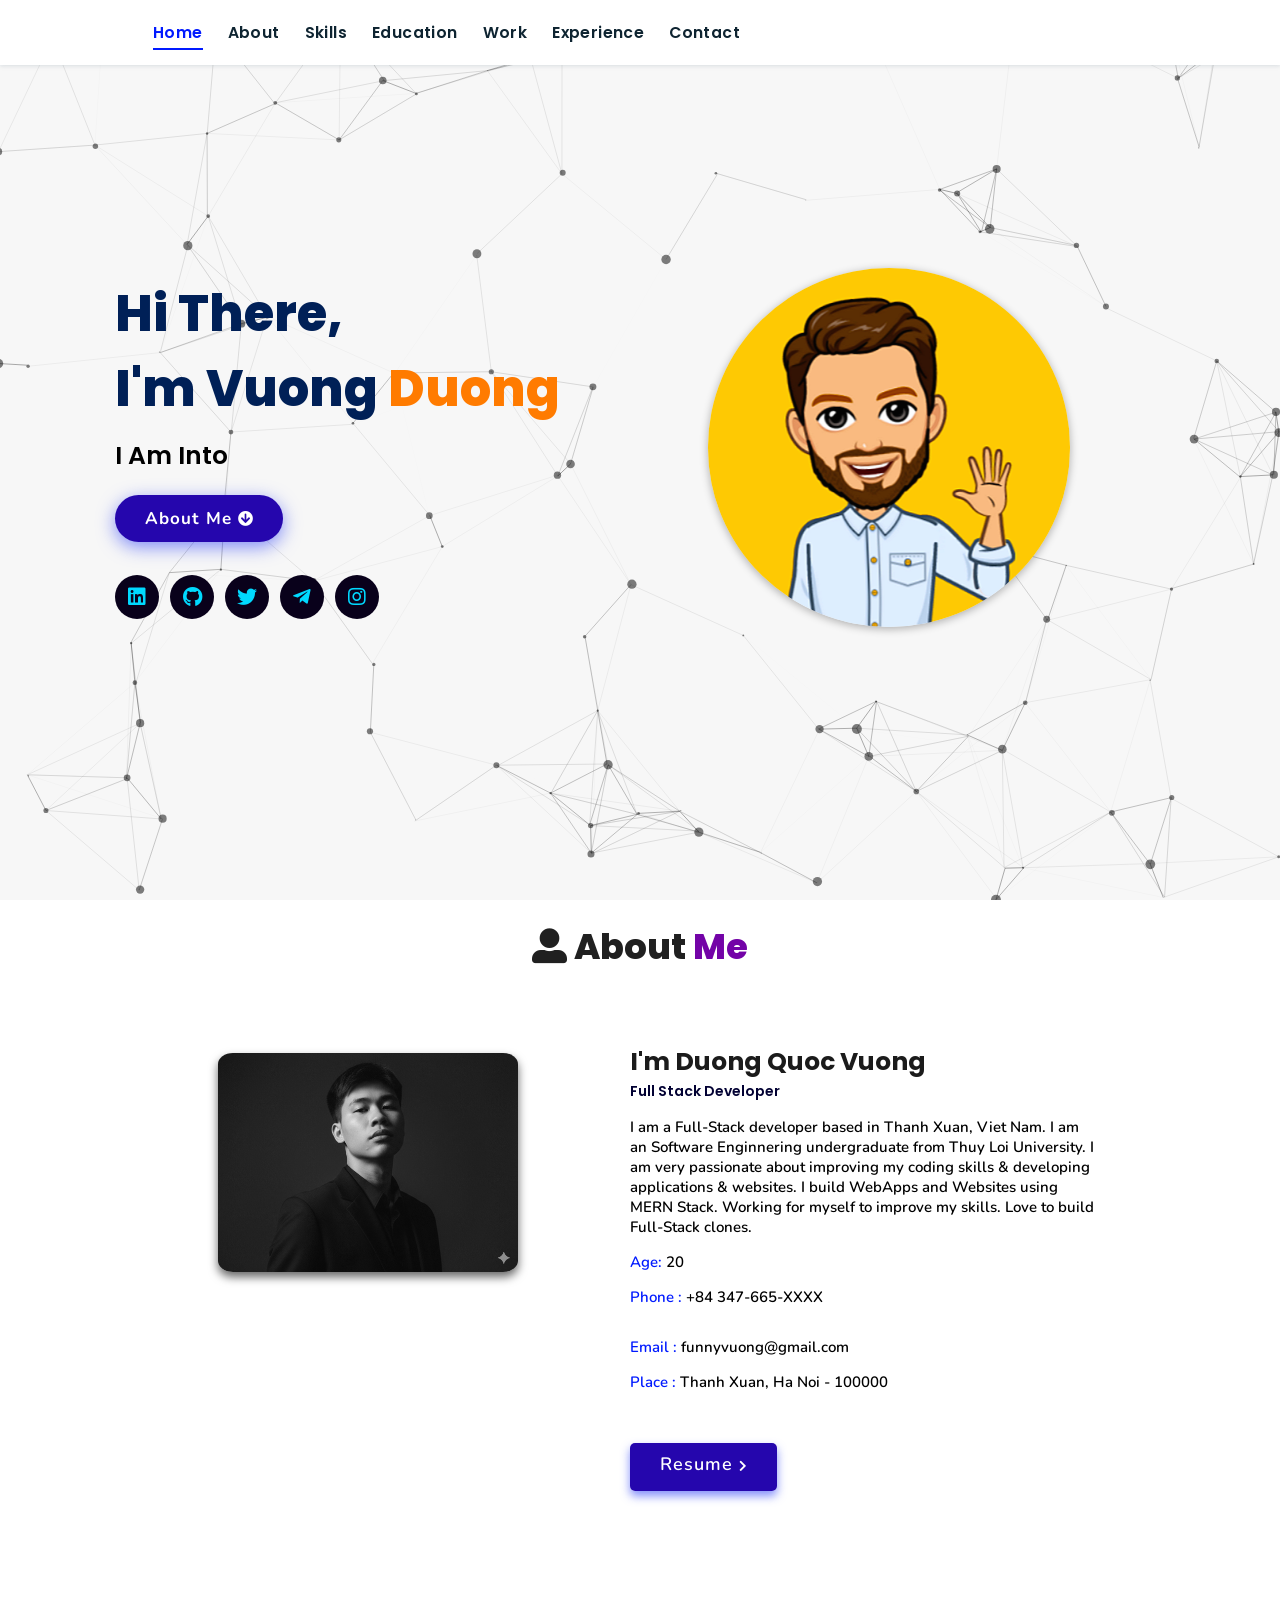
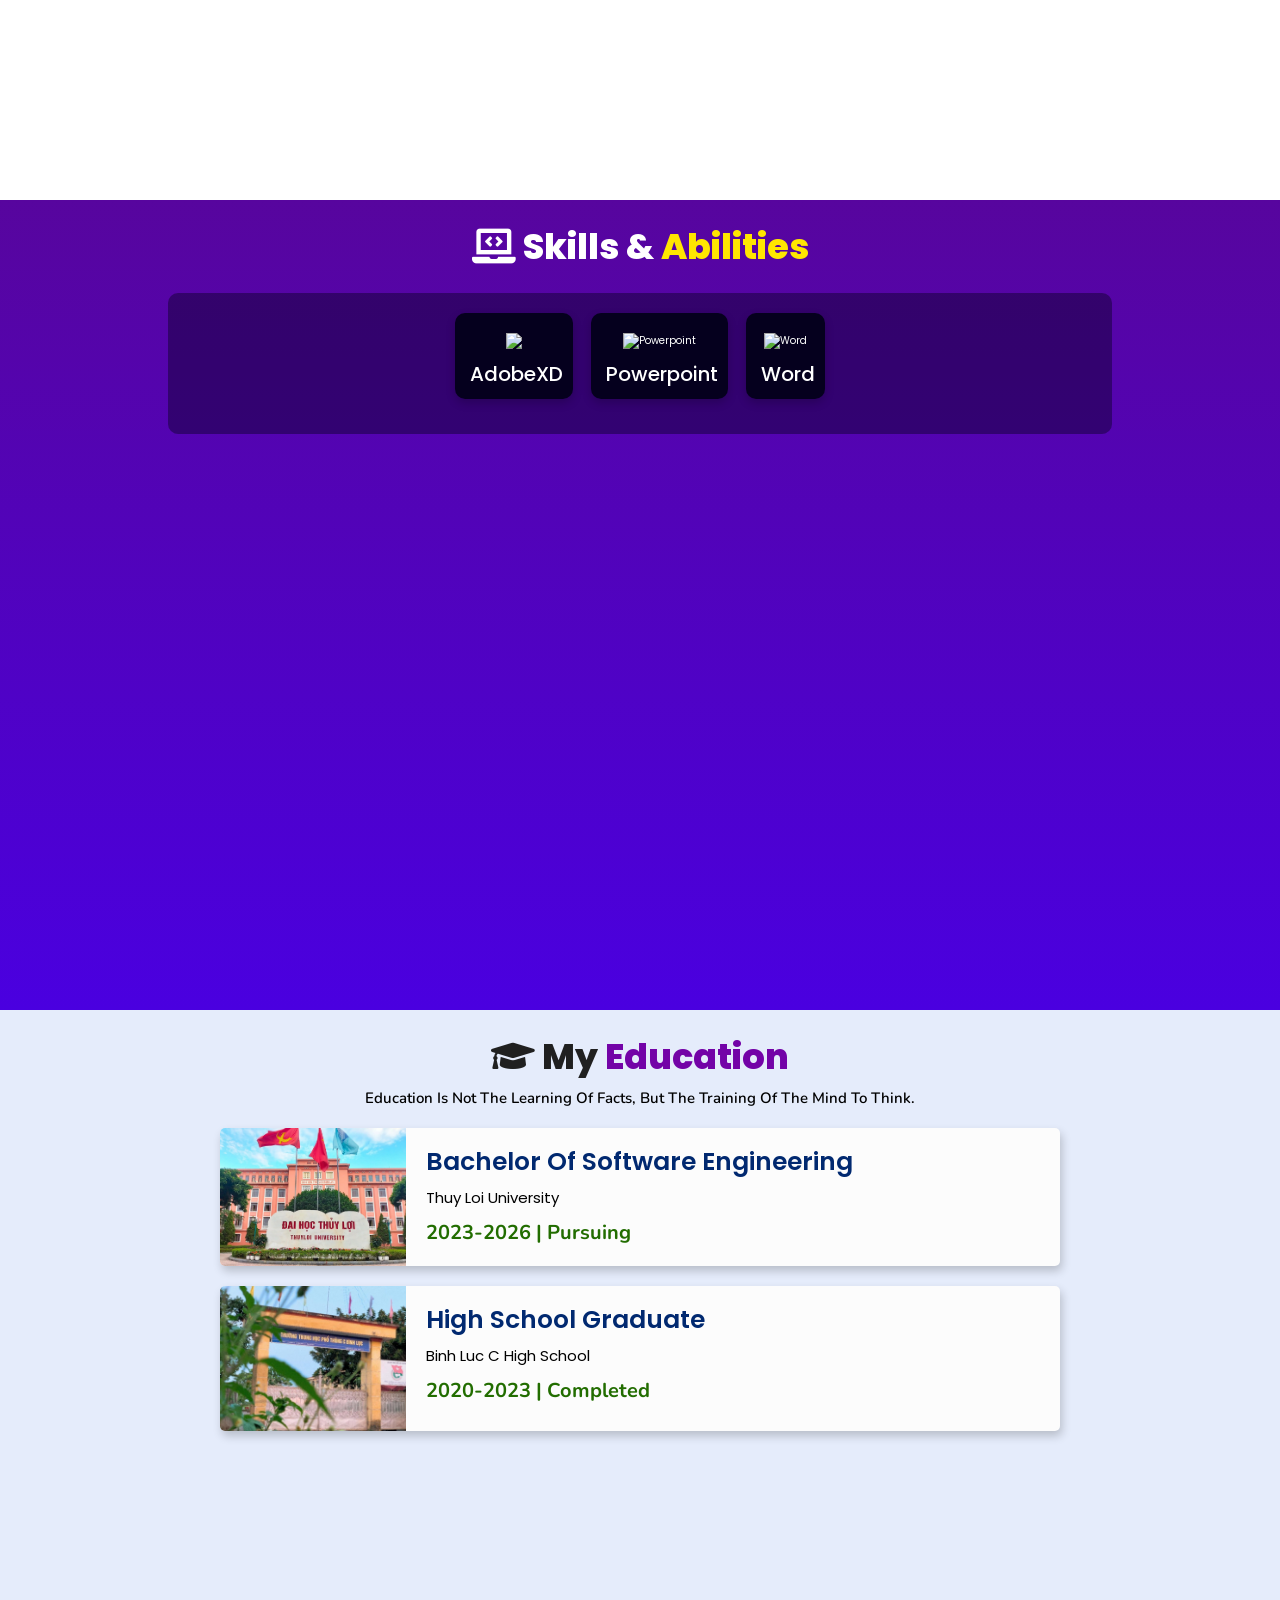
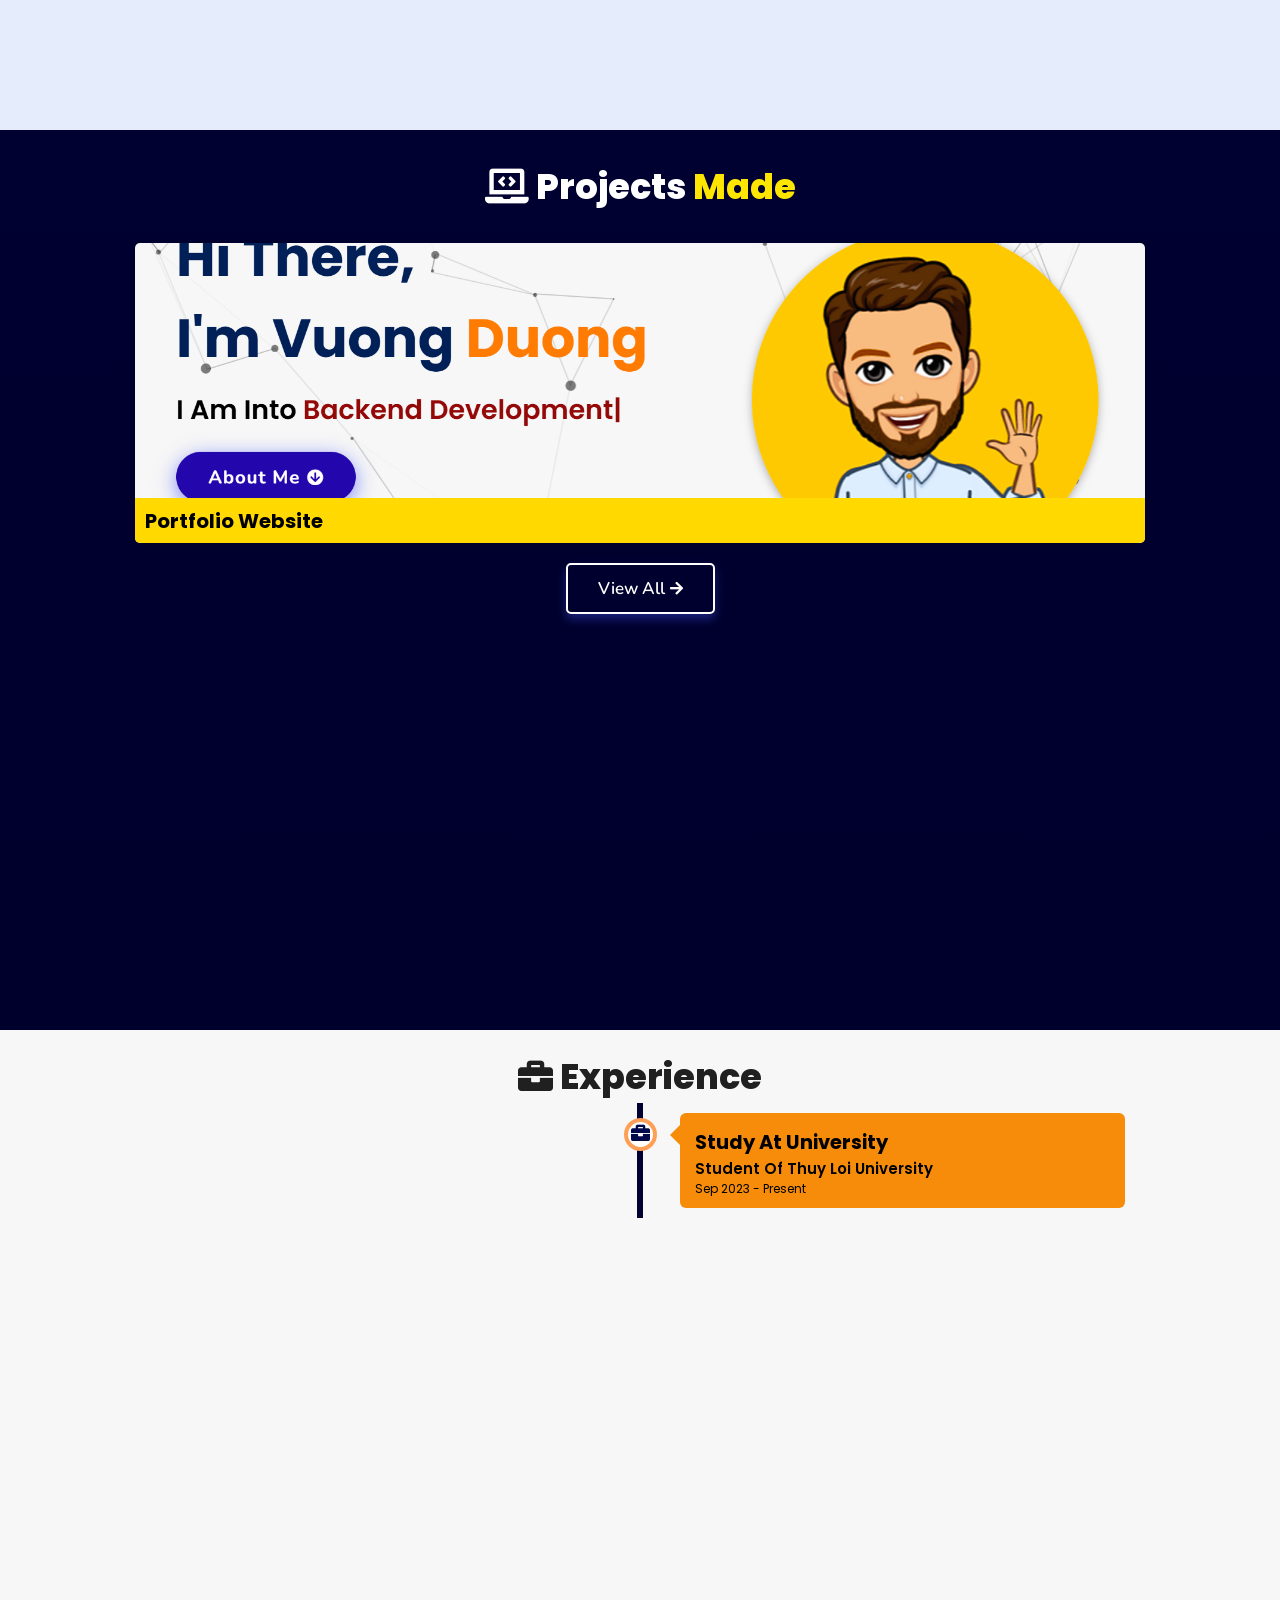
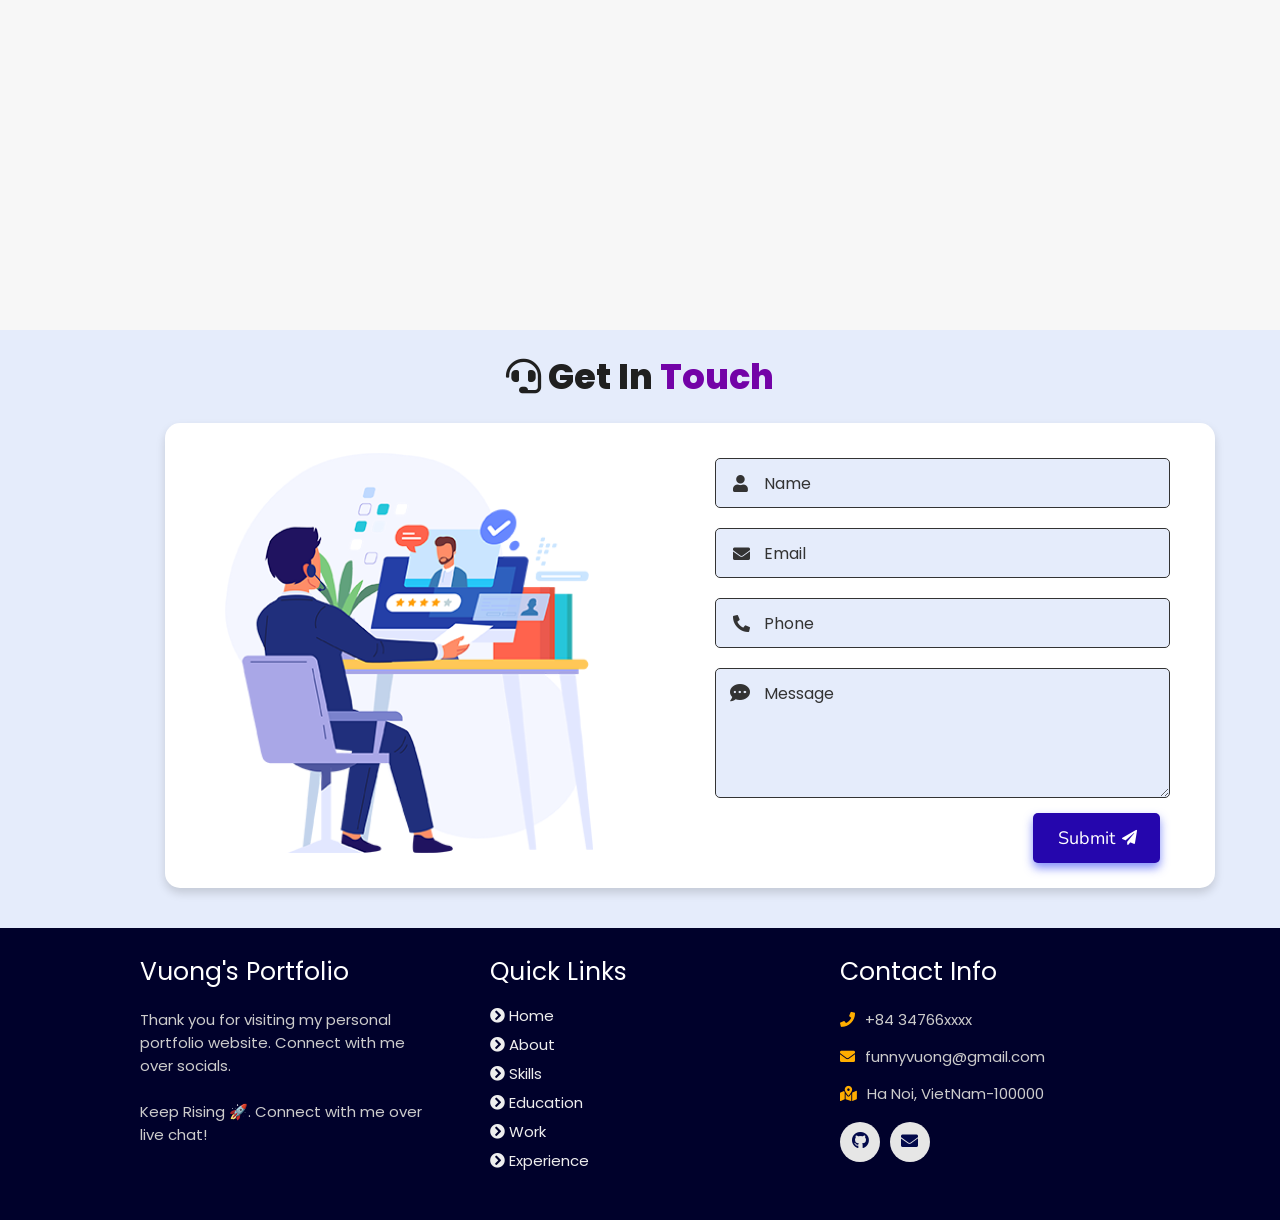
==== commit 3f7b1ec3: "Commit" ====
--- a/index.html
+++ b/index.html
@@ -204,7 +204,7 @@
           <p>Personal portfolio website. Don't need much info about it, just scroll down. You're here only!</p>
           <div class="btns">
             <a href="#" class="btn" target="_blank"><i class="fas fa-eye"></i> View</a>
-            <a href="https://github.com/jigar-sable/Portfolio-Website" class="btn" target="_blank">Code <i class="fas fa-code"></i></a>
+            <a href=" https://vuongduongg.github.io/my-portfolio-final/" class="btn" target="_blank">Code <i class="fas fa-code"></i></a>
           </div>
         </div>
       </div>
@@ -213,7 +213,7 @@
 </div>
 
 <div class="viewall">
-  <a href="/projects" class="btn"><span>View All</span>
+  <a href="./projects" class="btn"><span>View All</span>
     <i class="fas fa-arrow-right"></i>
 </a>
 </div>
@@ -377,14 +377,14 @@
           <h3>contact info</h3>
           <p> <i class="fas fa-phone"></i>+84 34766xxxx</p>
           <p> <i class="fas fa-envelope"></i>funnyvuong@gmail.com</p>
-          <p> <i class="fas fa-map-marked-alt"></i>Thanh Xuan, Ha Noi-100000</p>
+          <p> <i class="fas fa-map-marked-alt"></i>Ha Noi, VietNam-100000</p>
           <div class="share">
 
-              <a href="https://www.linkedin.com/in/jigar-sable" class="fab fa-linkedin" aria-label="LinkedIn" target="_blank"></a>
-              <a href="https://github.com/jigar-sable" class="fab fa-github" aria-label="GitHub" target="_blank"></a>
-              <a href="mailto:jigarsable21@gmail.com" class="fas fa-envelope" aria-label="Mail" target="_blank"></a>
-              <a href="https://twitter.com/jigar_sable" class="fab fa-twitter" aria-label="Twitter" target="_blank"></a>
-              <a href="https://t.me/lifecode5" class="fab fa-telegram-plane" aria-label="Telegram" target="_blank"></a>
+              <!-- <a href="https://www.linkedin.com/in/jigar-sable" class="fab fa-linkedin" aria-label="LinkedIn" target="_blank"></a> -->
+              <a href="https://github.com/VuongDuongg" class="fab fa-github" aria-label="GitHub" target="_blank"></a>
+              <a href="mailto:funnyvuong@gmail.com" class="fas fa-envelope" aria-label="Mail" target="_blank"></a>
+              <!-- <a href="https://twitter.com/jigar_sable" class="fab fa-twitter" aria-label="Twitter" target="_blank"></a> -->
+              <!-- <a href="https://t.me/lifecode5" class="fab fa-telegram-plane" aria-label="Telegram" target="_blank"></a> -->
           </div>
       </div>
   </div>
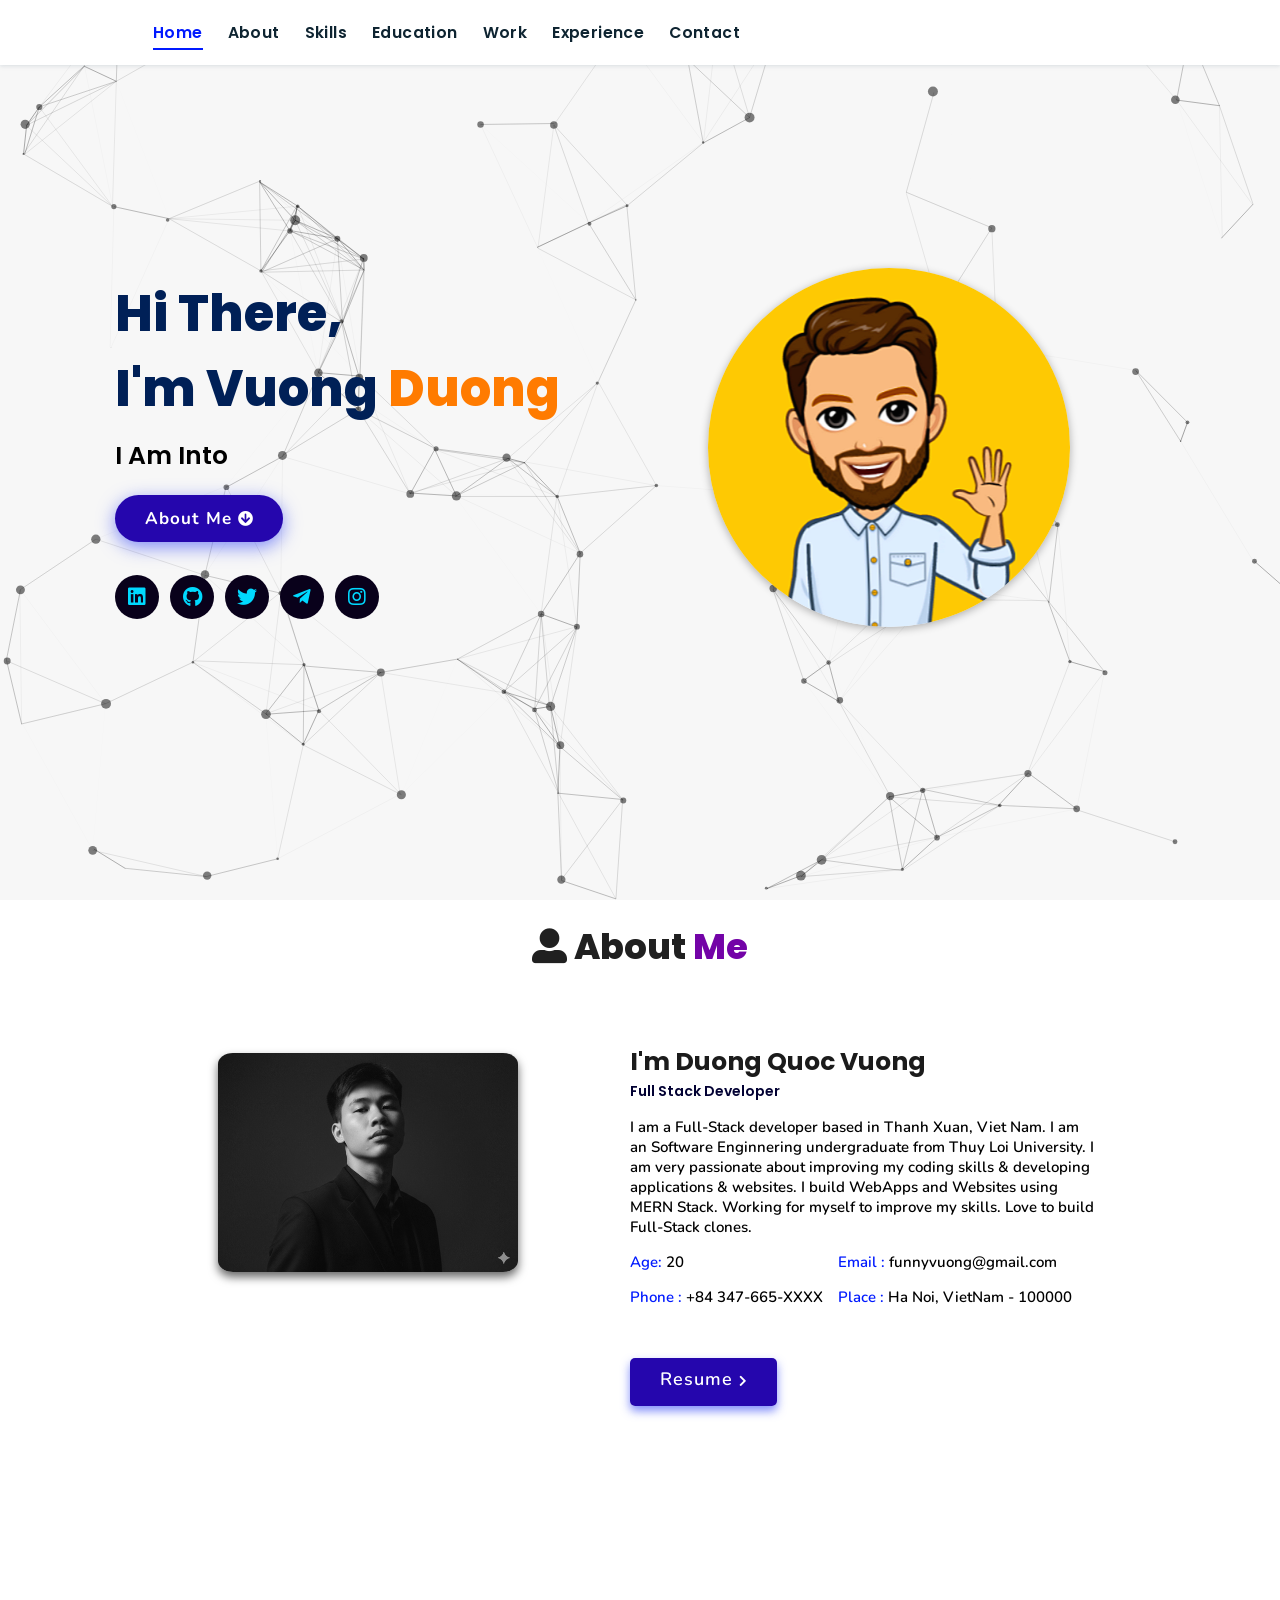
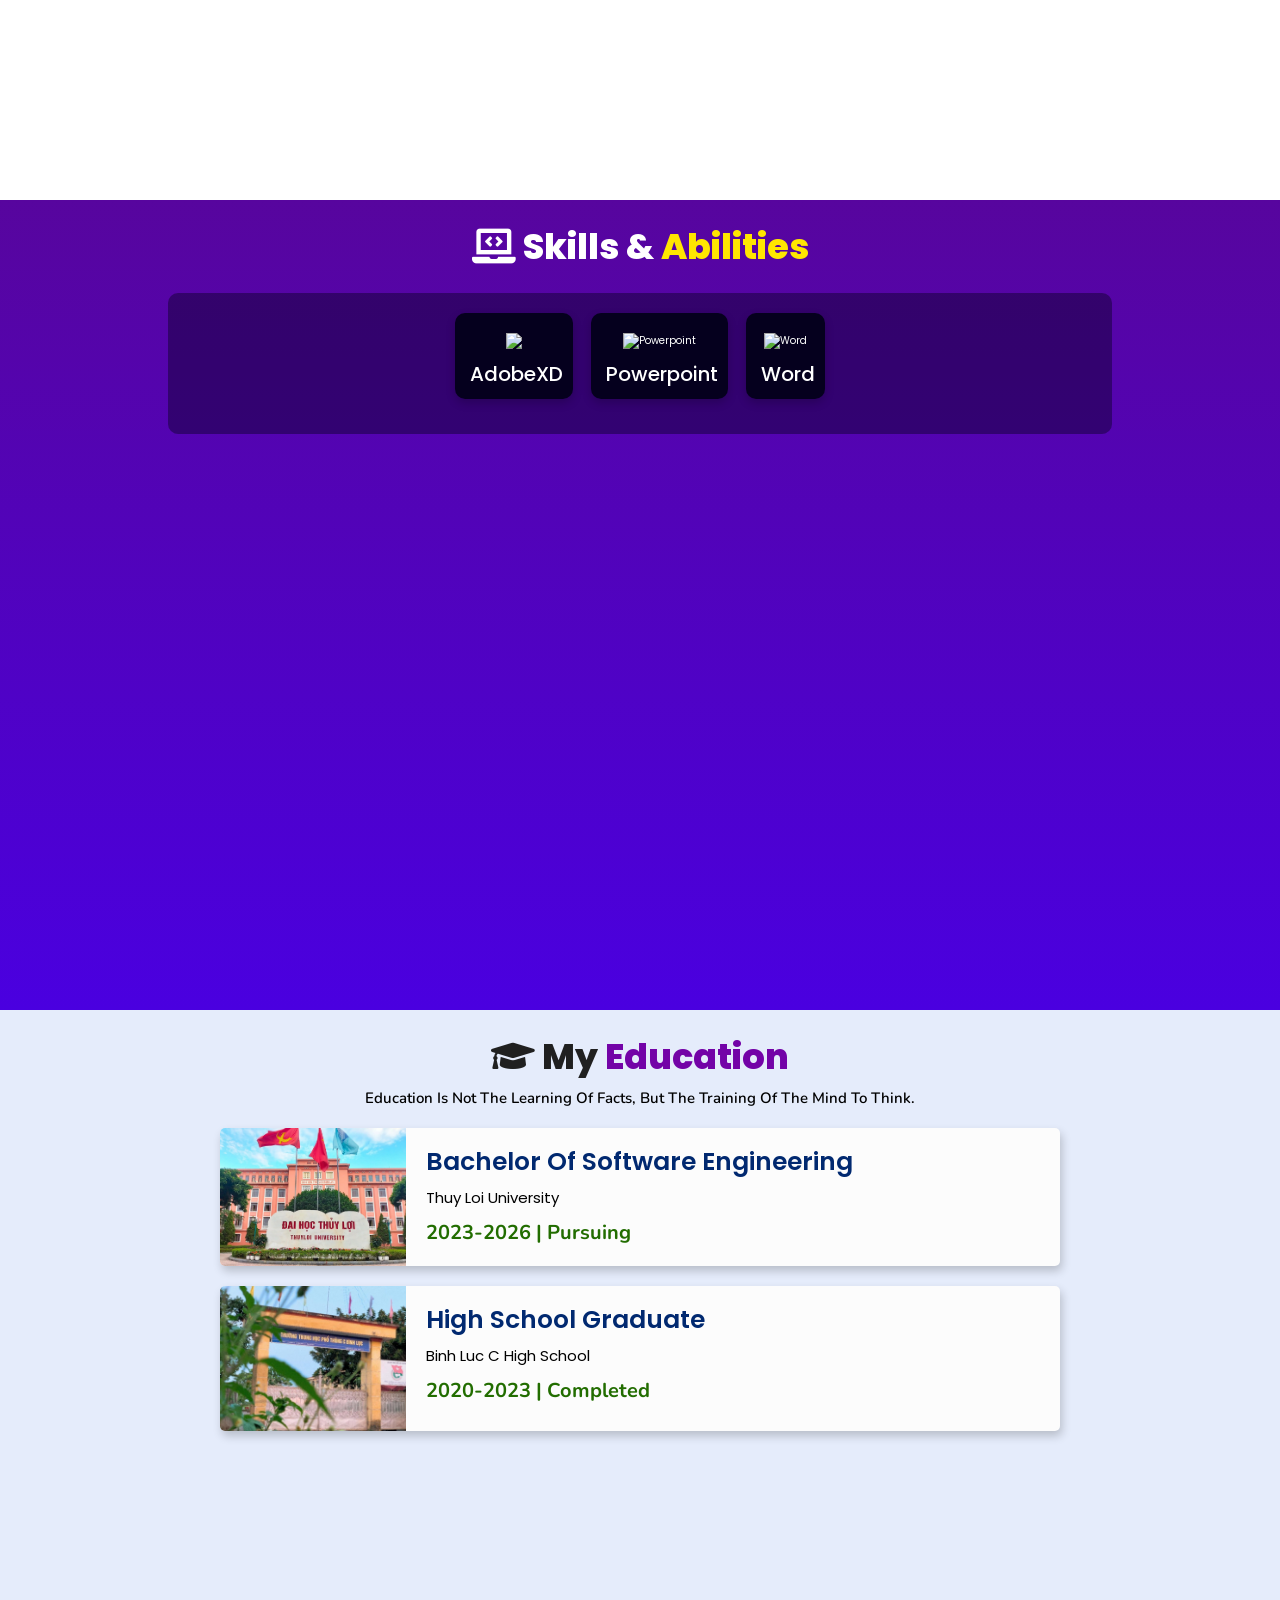
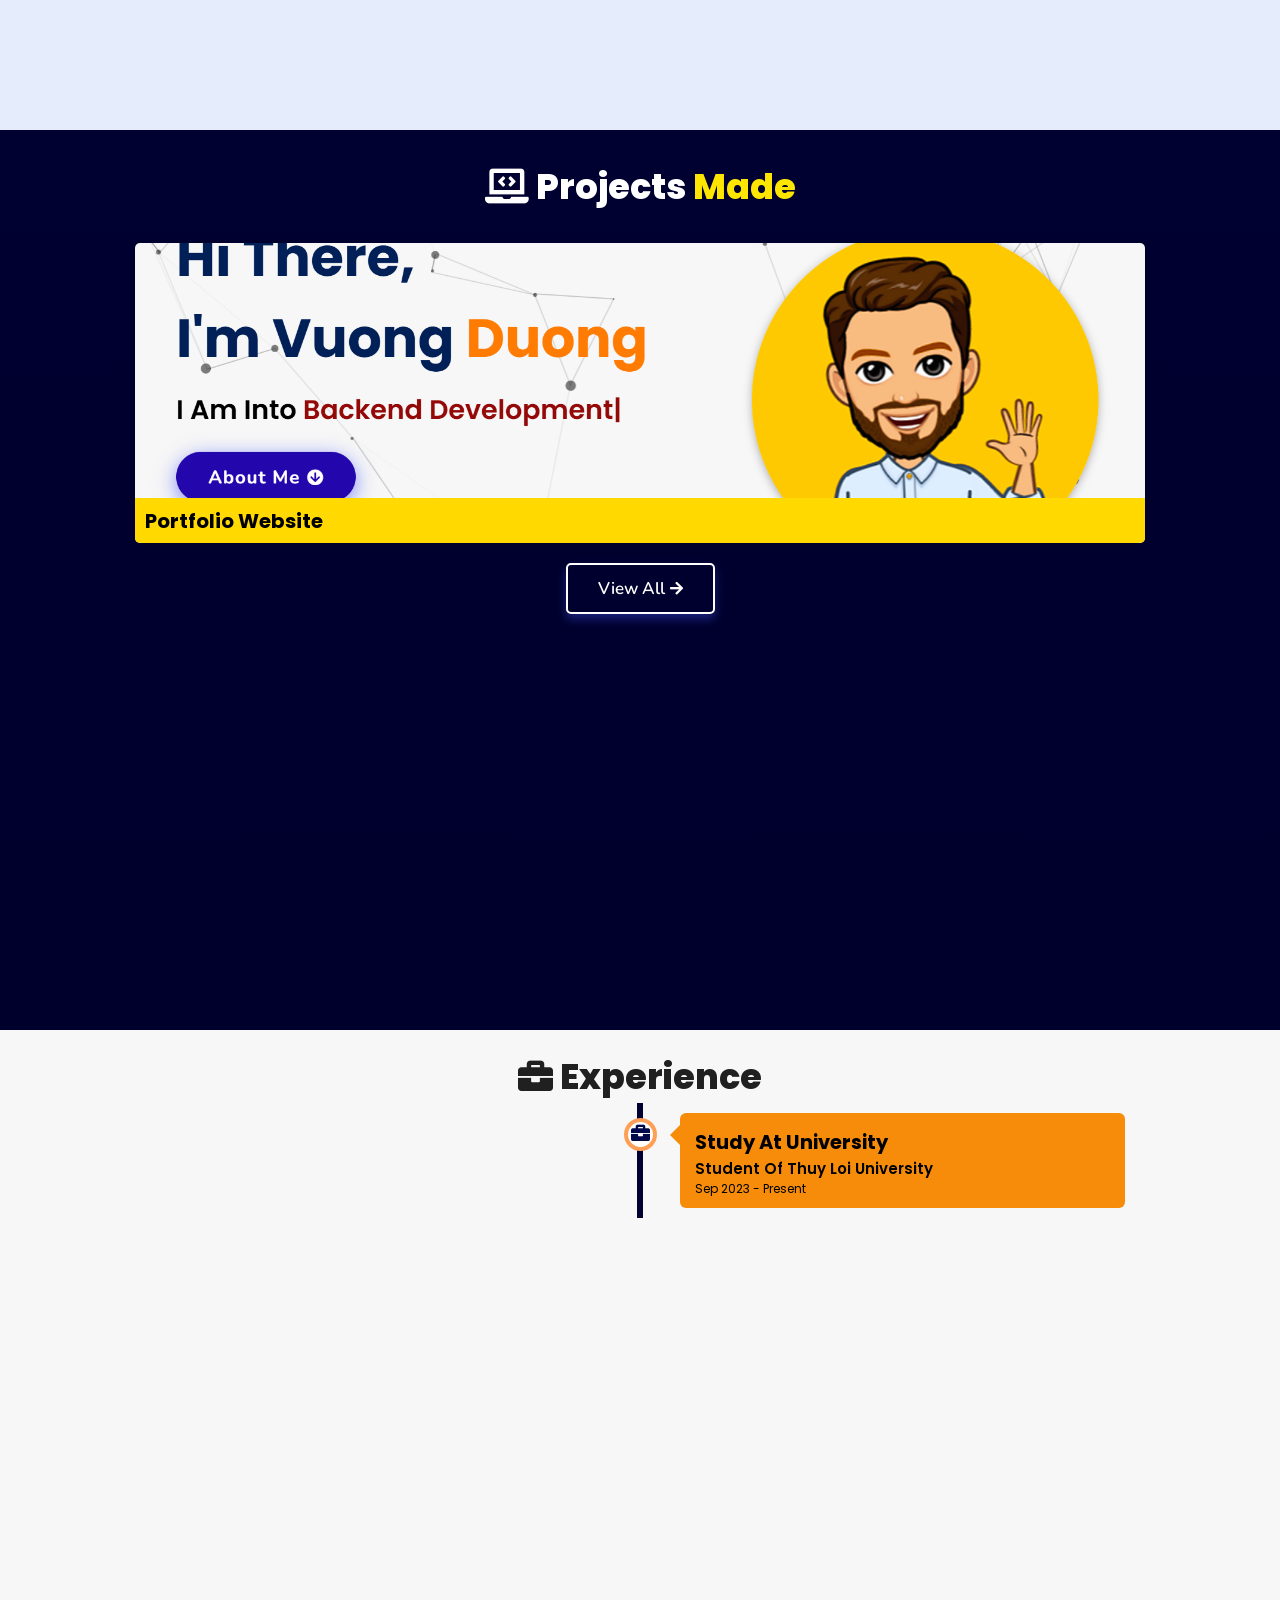
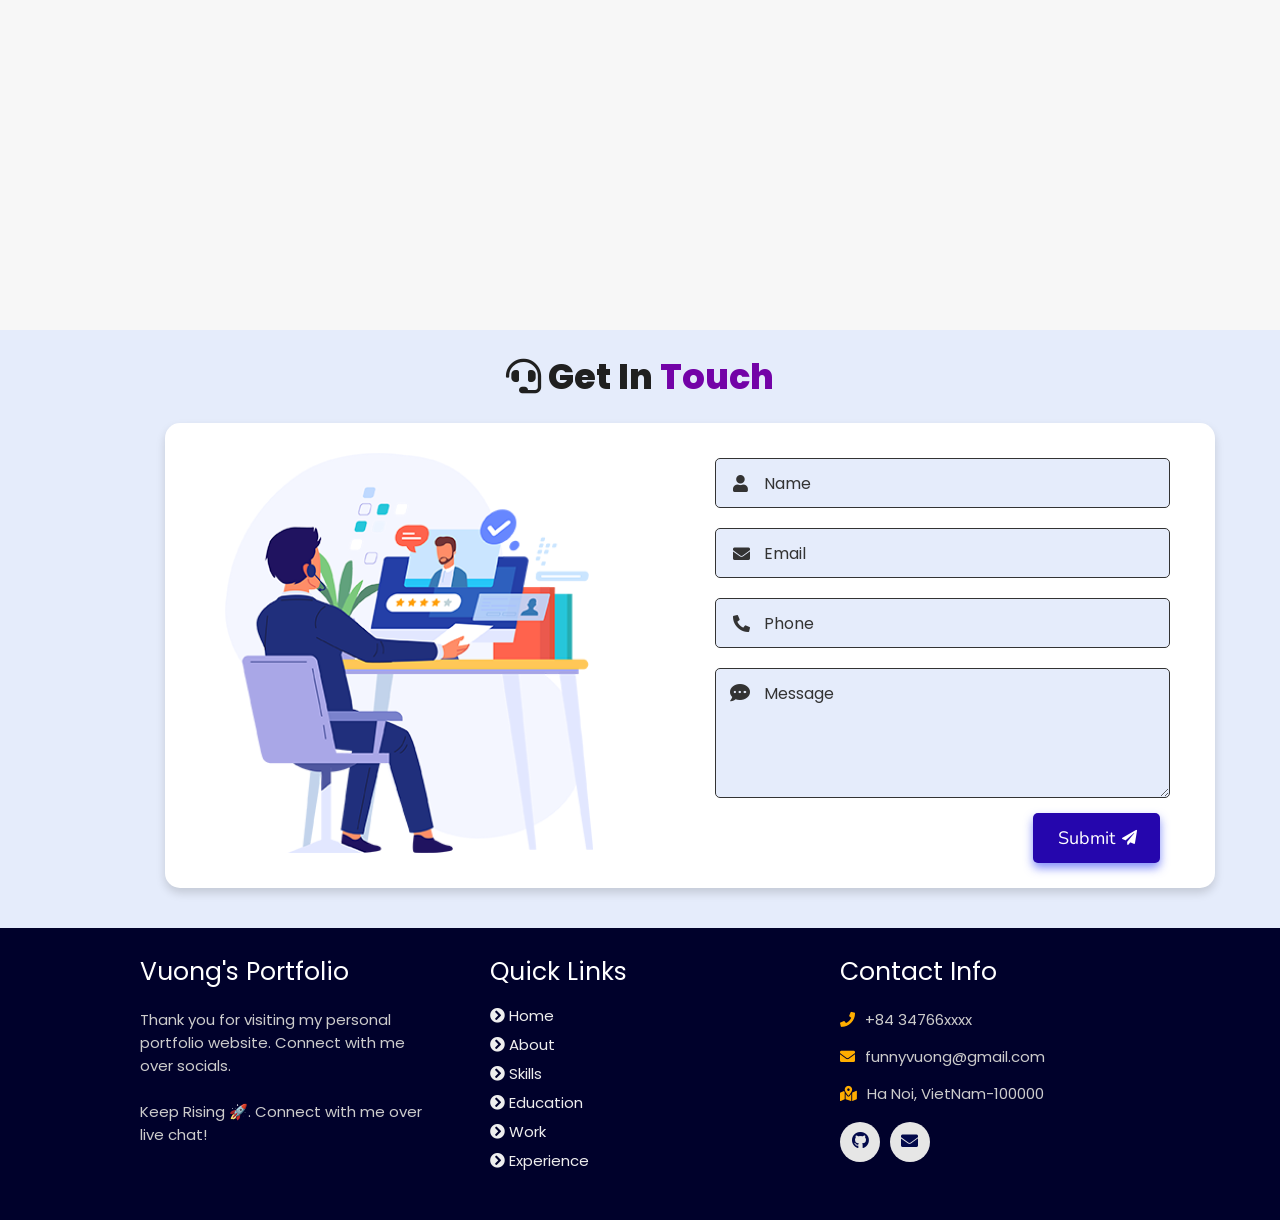
==== commit c879d58a: "Pj as" ====
--- a/index.html
+++ b/index.html
@@ -96,7 +96,7 @@
             </div>
             <div class="box">
               <p><span> email : </span> funnyvuong@gmail.com</p>
-              <p><span> place : </span> Thanh Xuan, Ha Noi - 100000</p>
+              <p><span> place : </span> Ha Noi, VietNam - 100000</p>
             </div>
         </div>
         
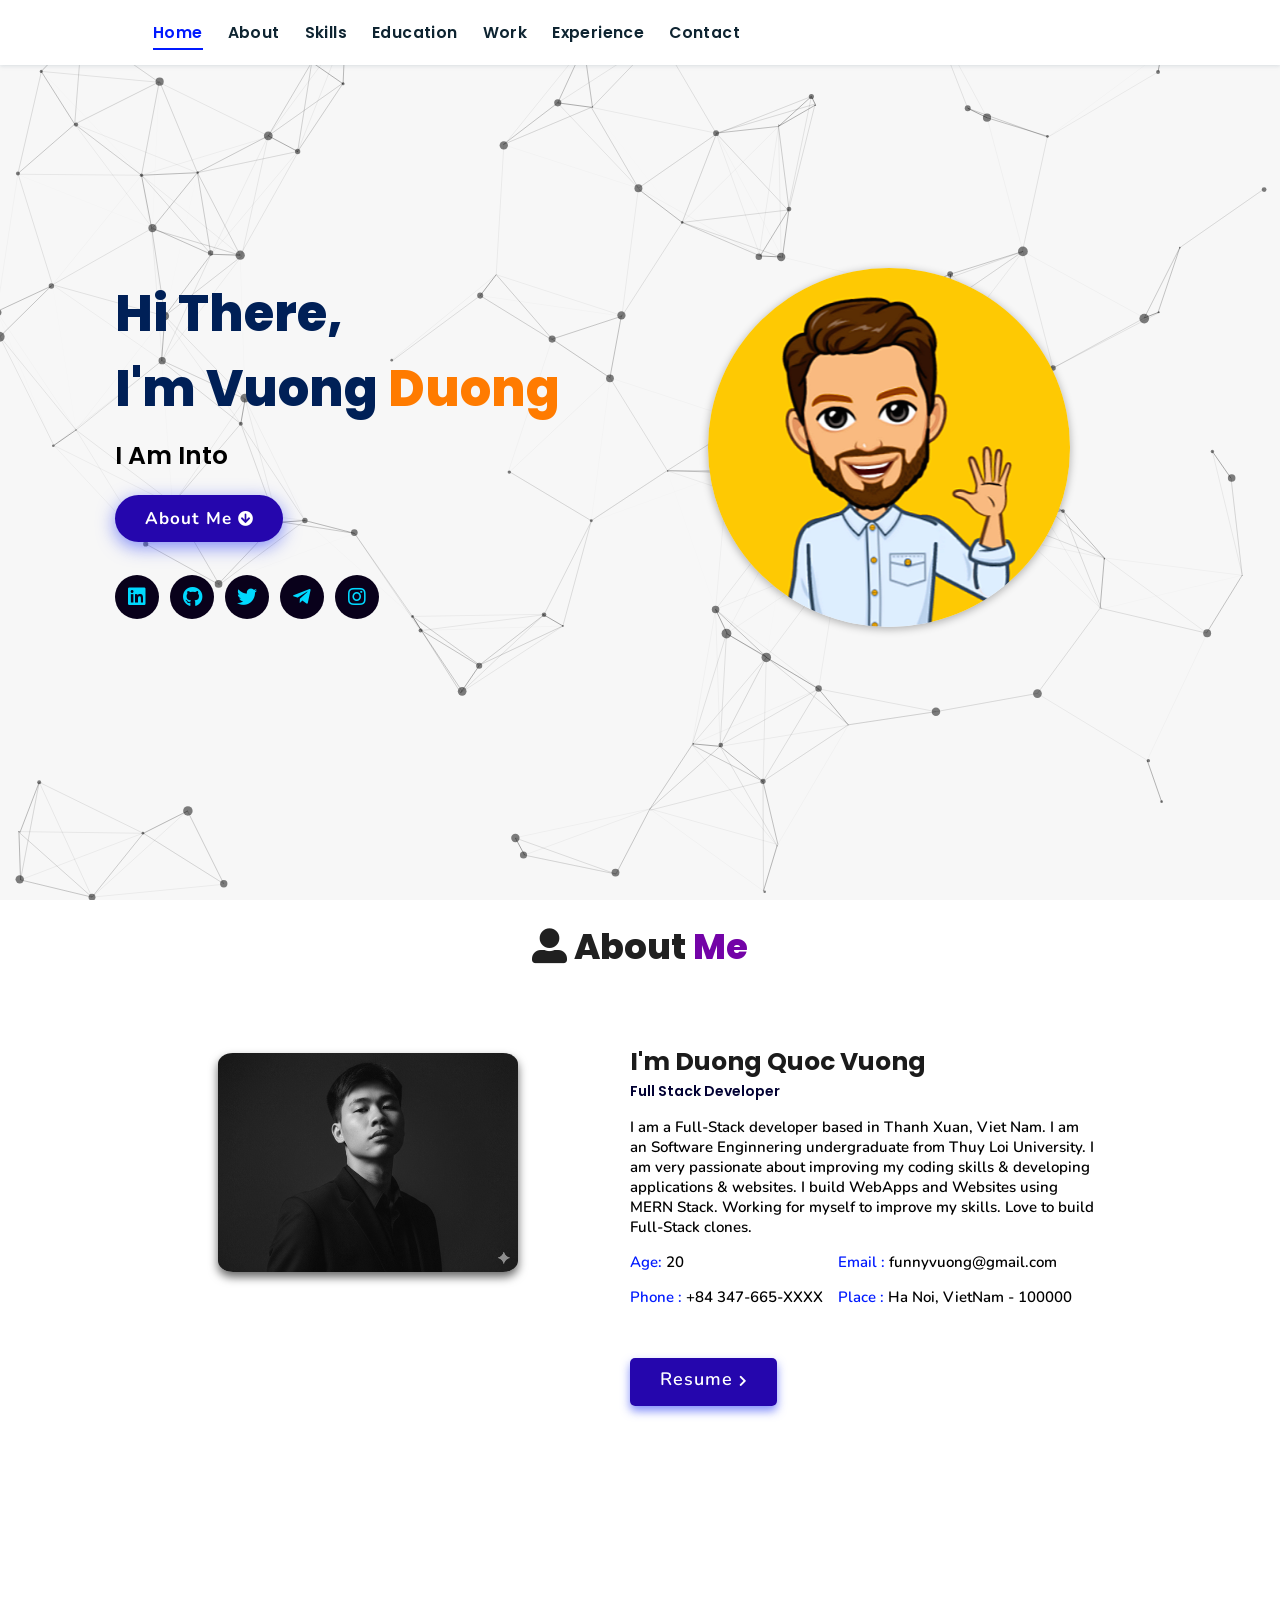
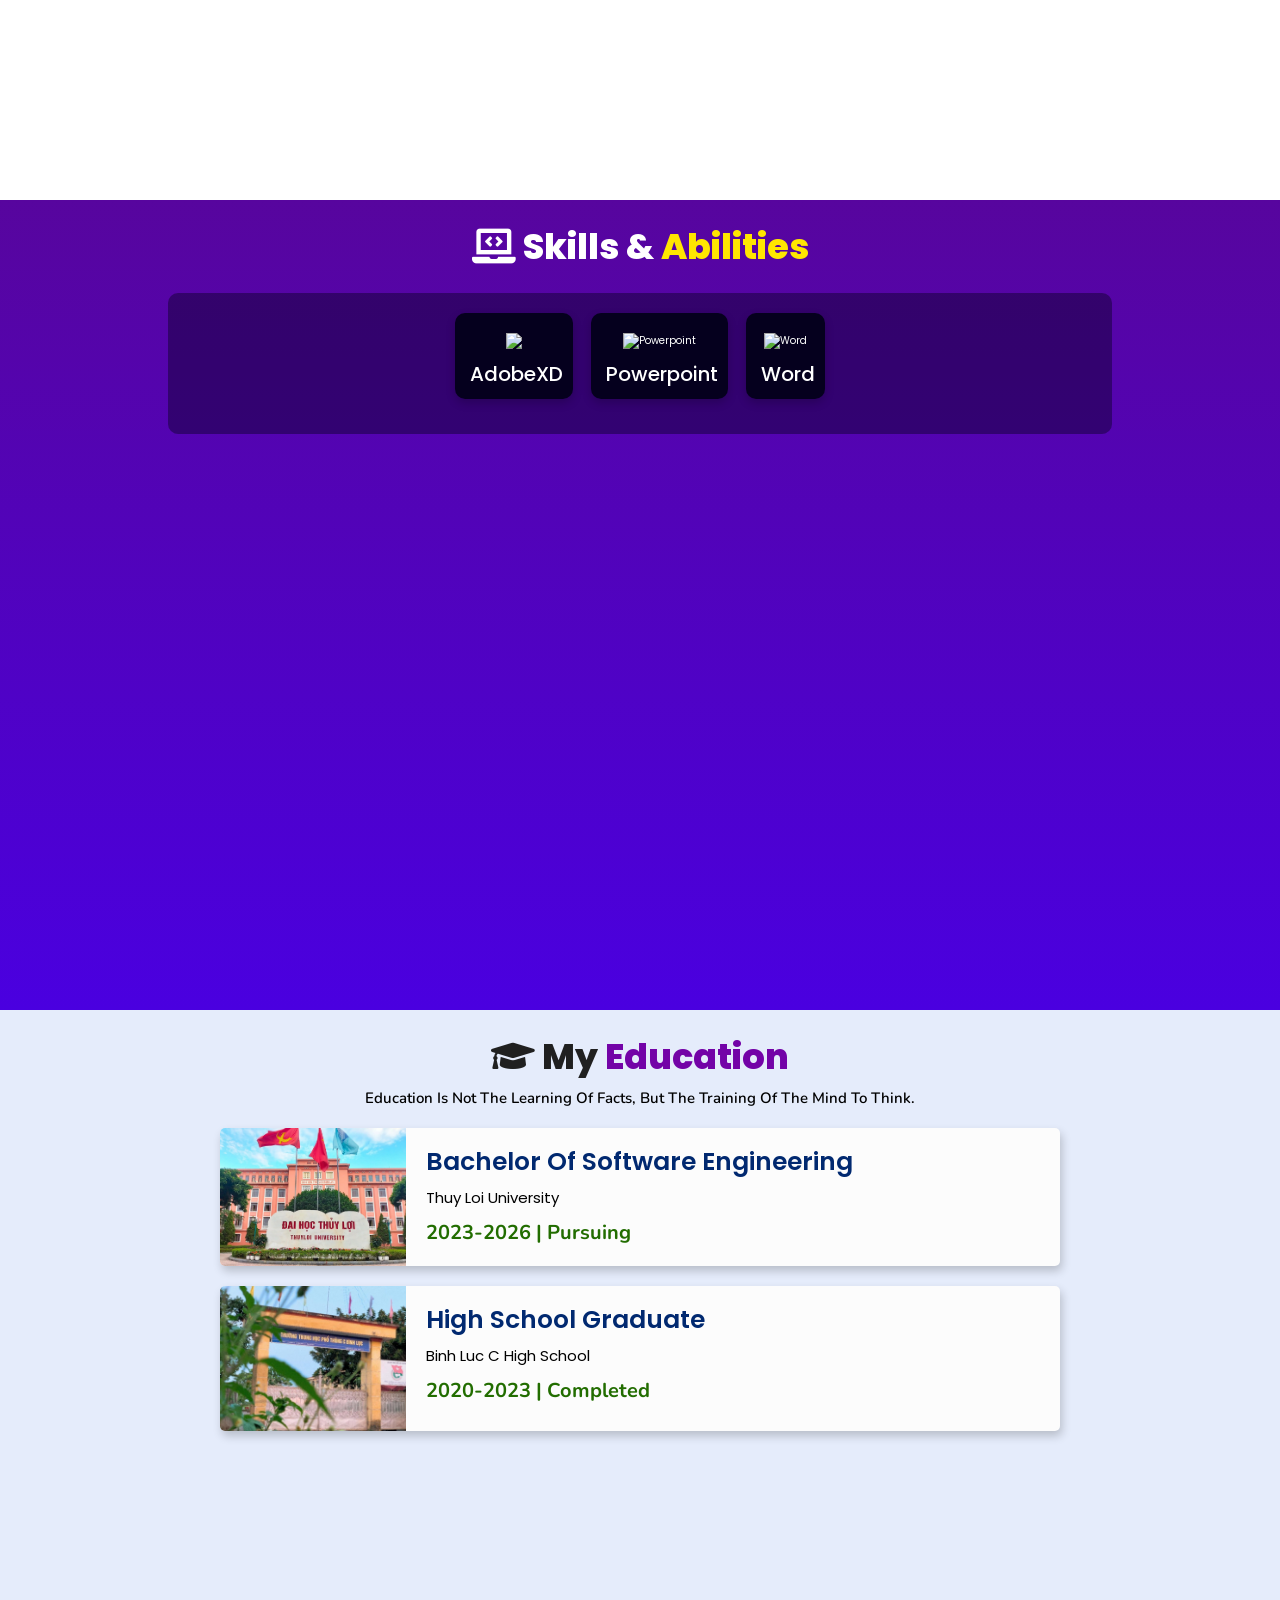
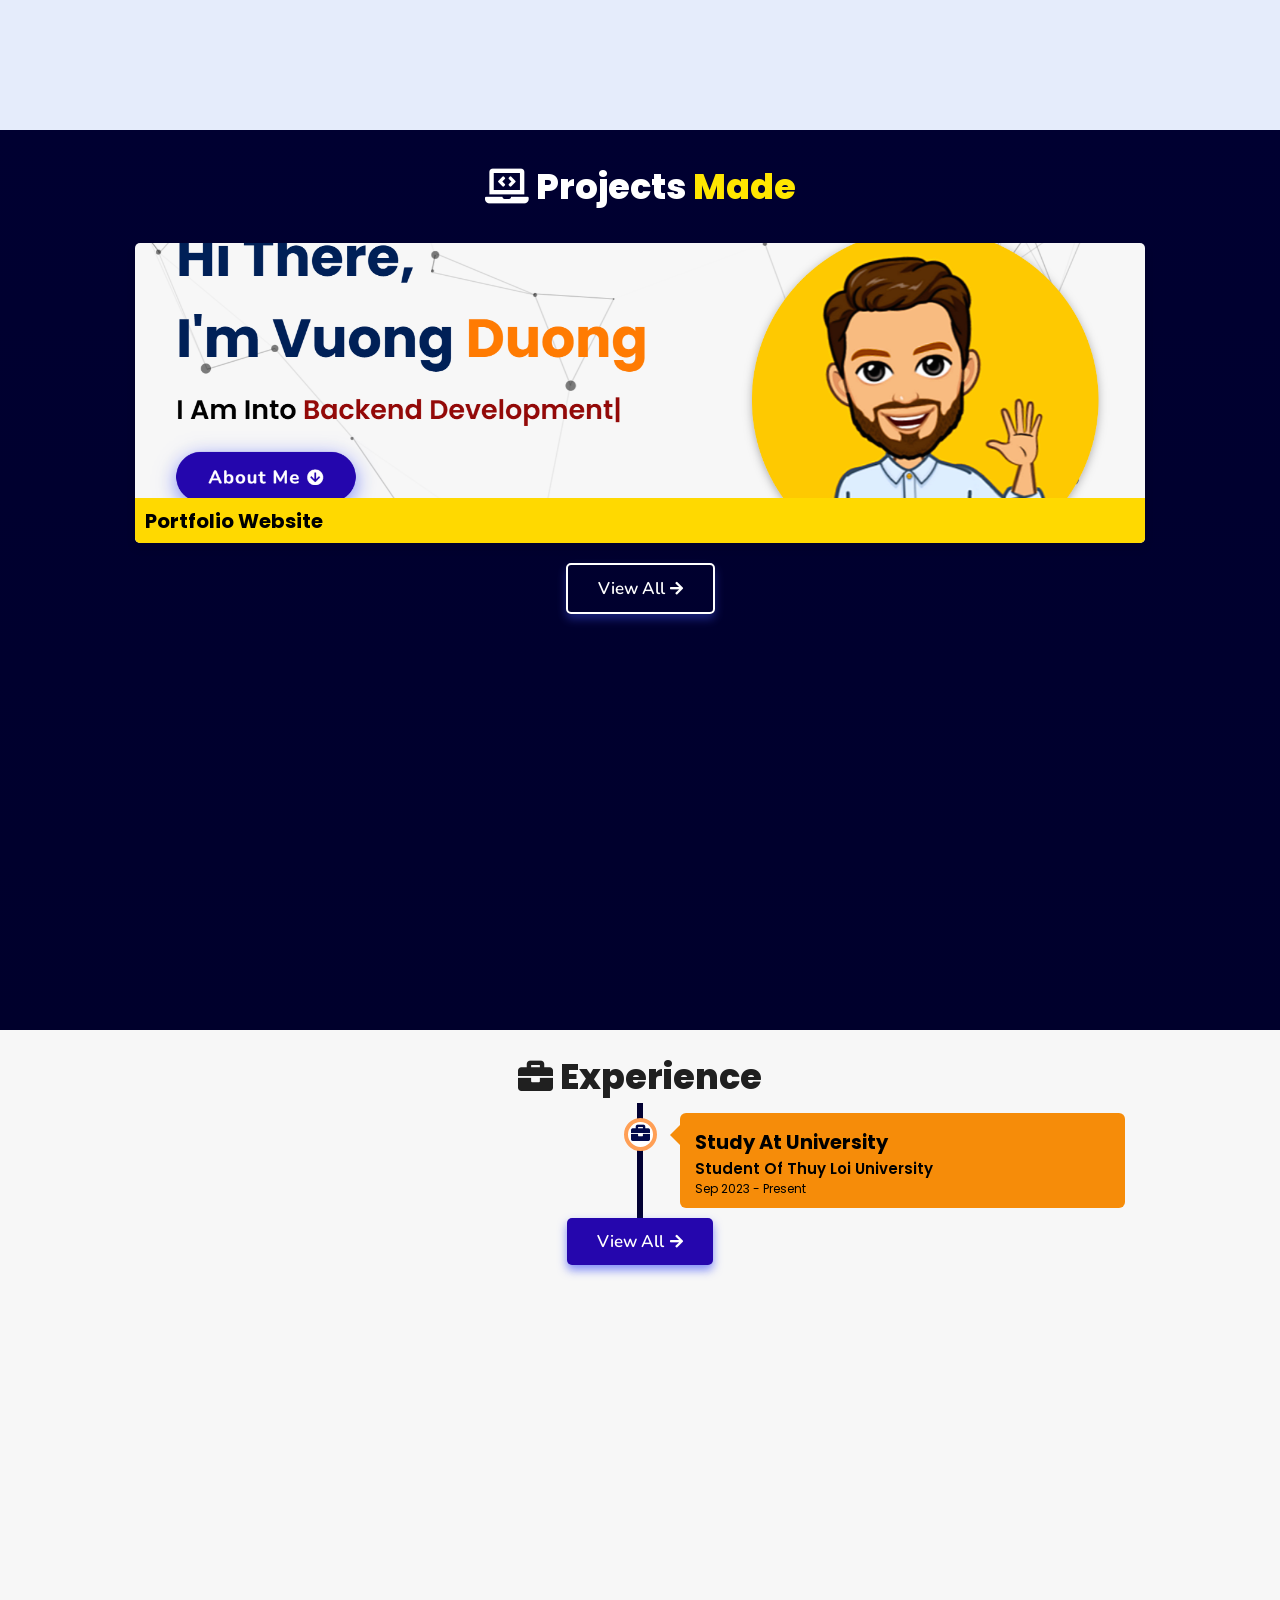
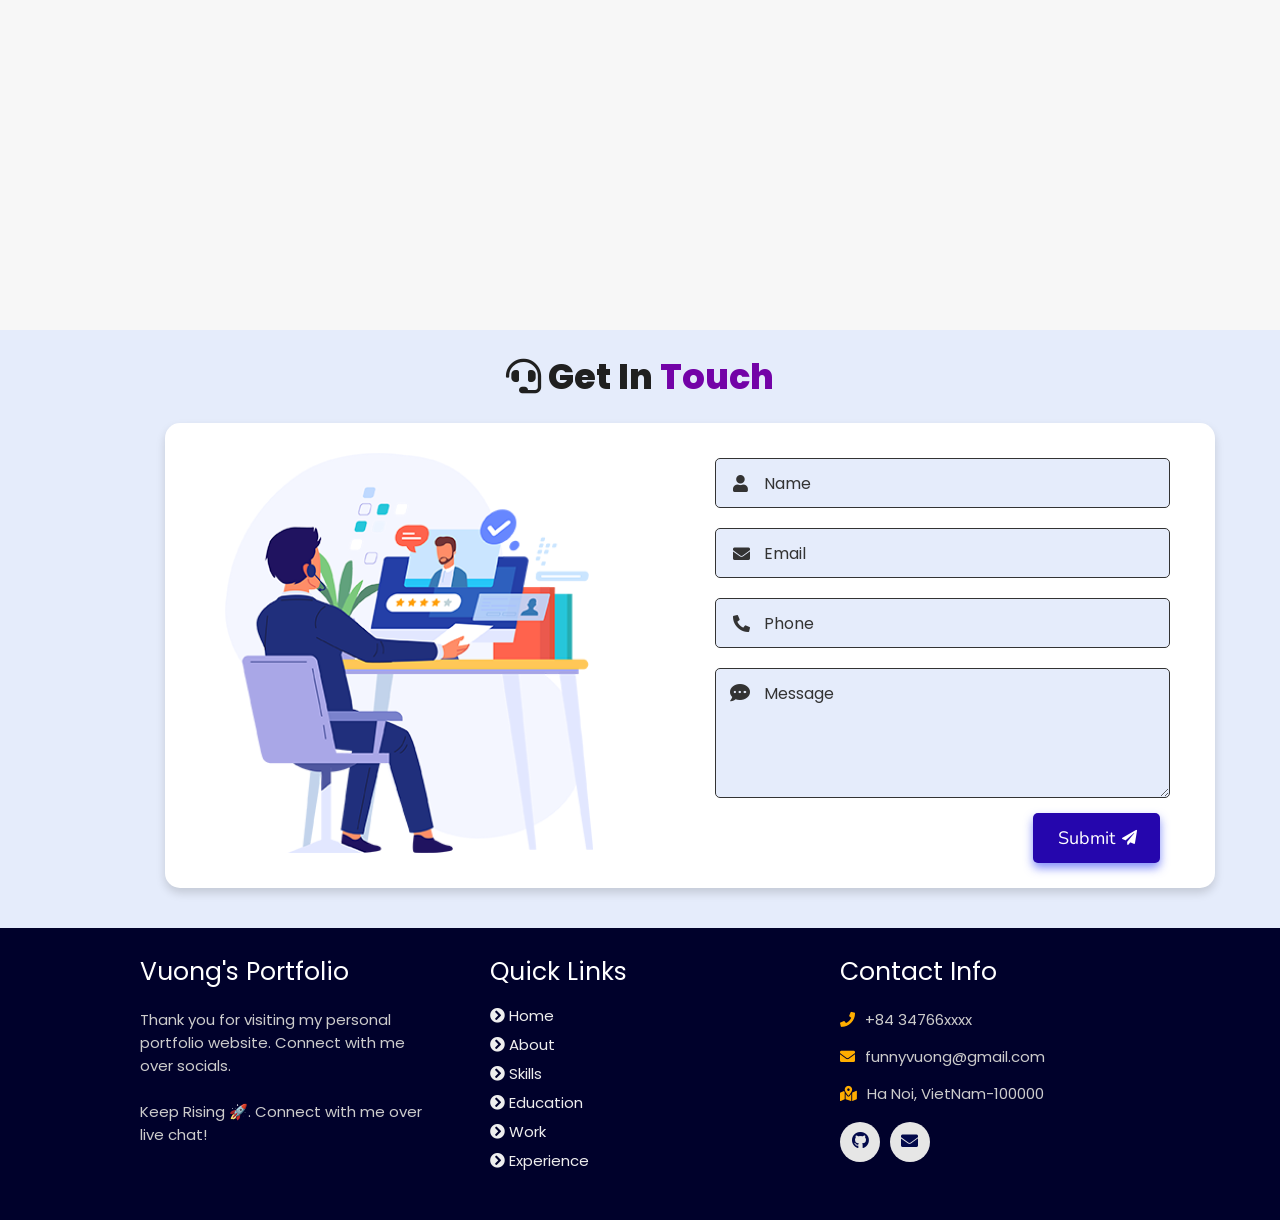
==== commit f10cc0e4: "a as" ====
--- a/index.html
+++ b/index.html
@@ -213,7 +213,7 @@
 </div>
 
 <div class="viewall">
-  <a href="./projects" class="btn"><span>View All</span>
+  <a href="/projects" class="btn"><span>View All</span>
     <i class="fas fa-arrow-right"></i>
 </a>
 </div>
@@ -301,11 +301,11 @@
     </div> -->
   </div>
 
-  <!-- <div class="morebtn">
+  <div class="morebtn">
     <a href="/experience" class="btn"><span>View All</span>
       <i class="fas fa-arrow-right"></i>
   </a>
-  </div> -->
+  </div>
 
 </div>
 
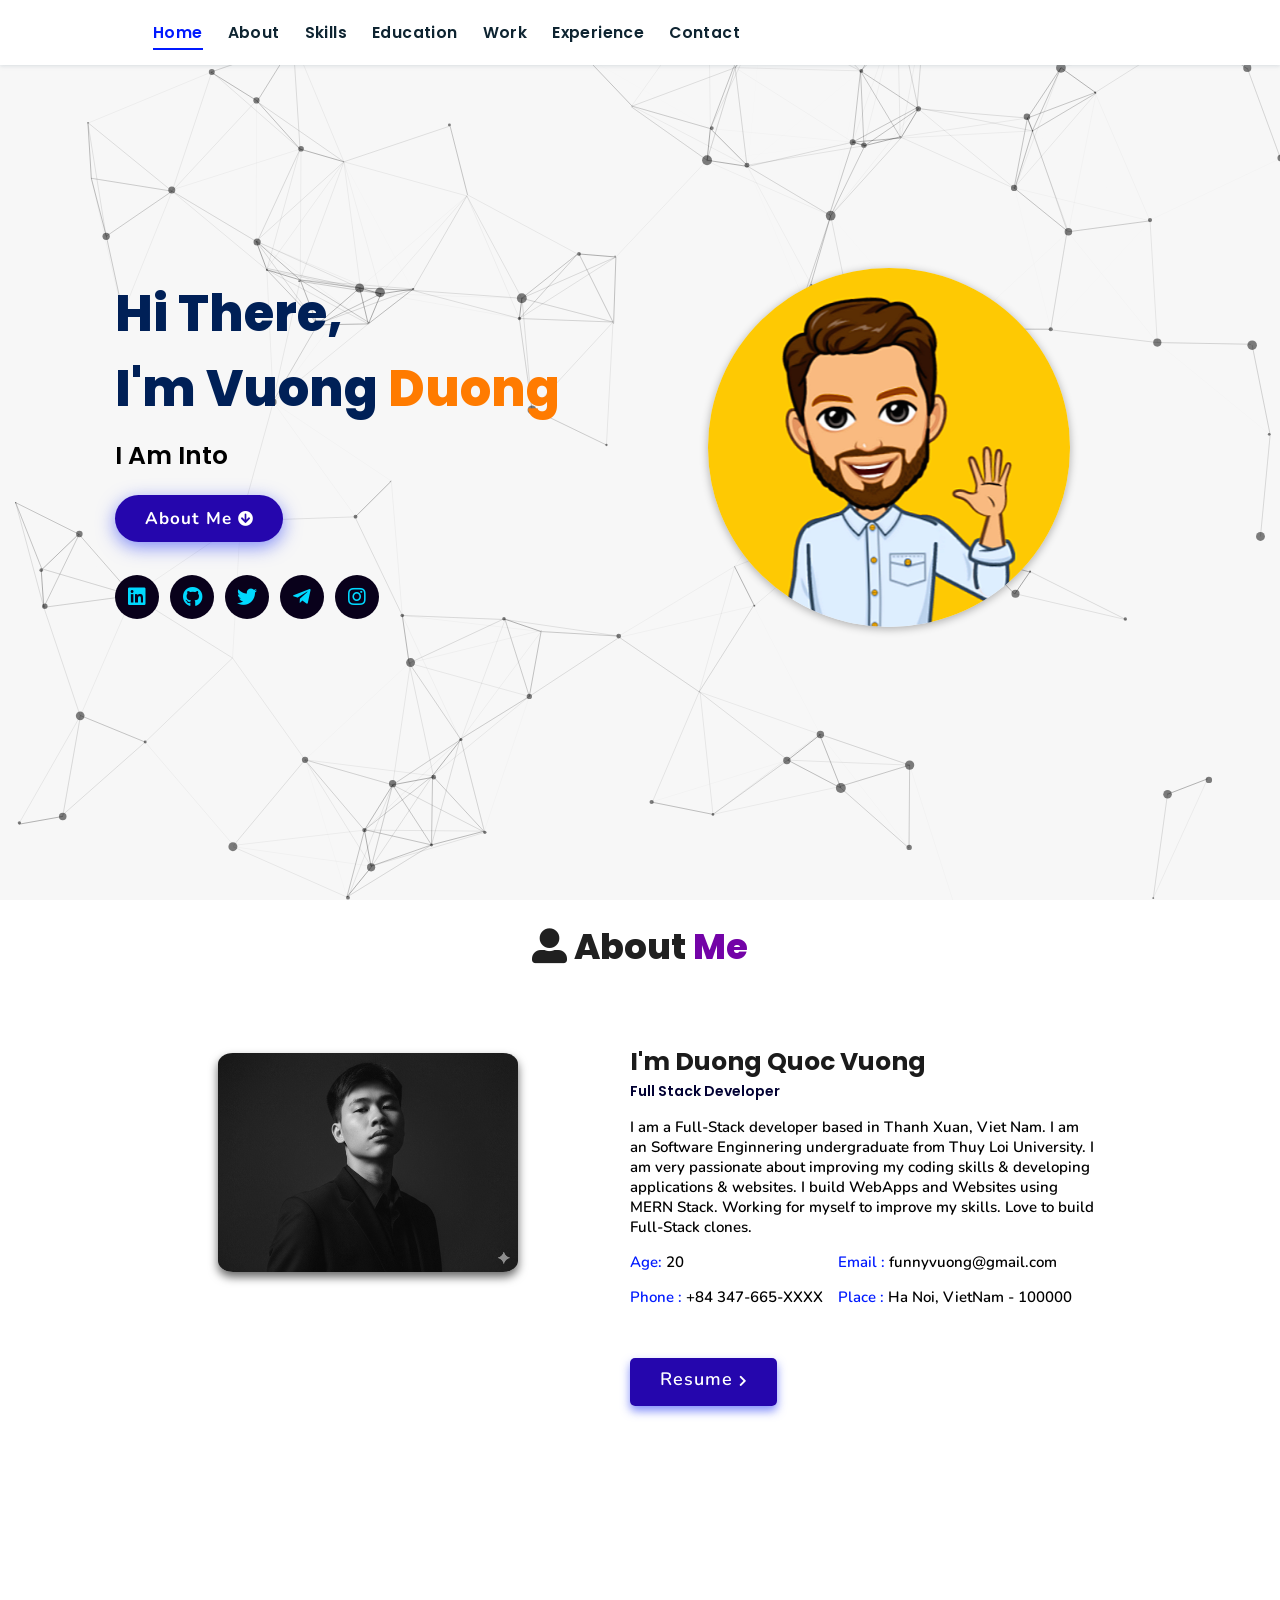
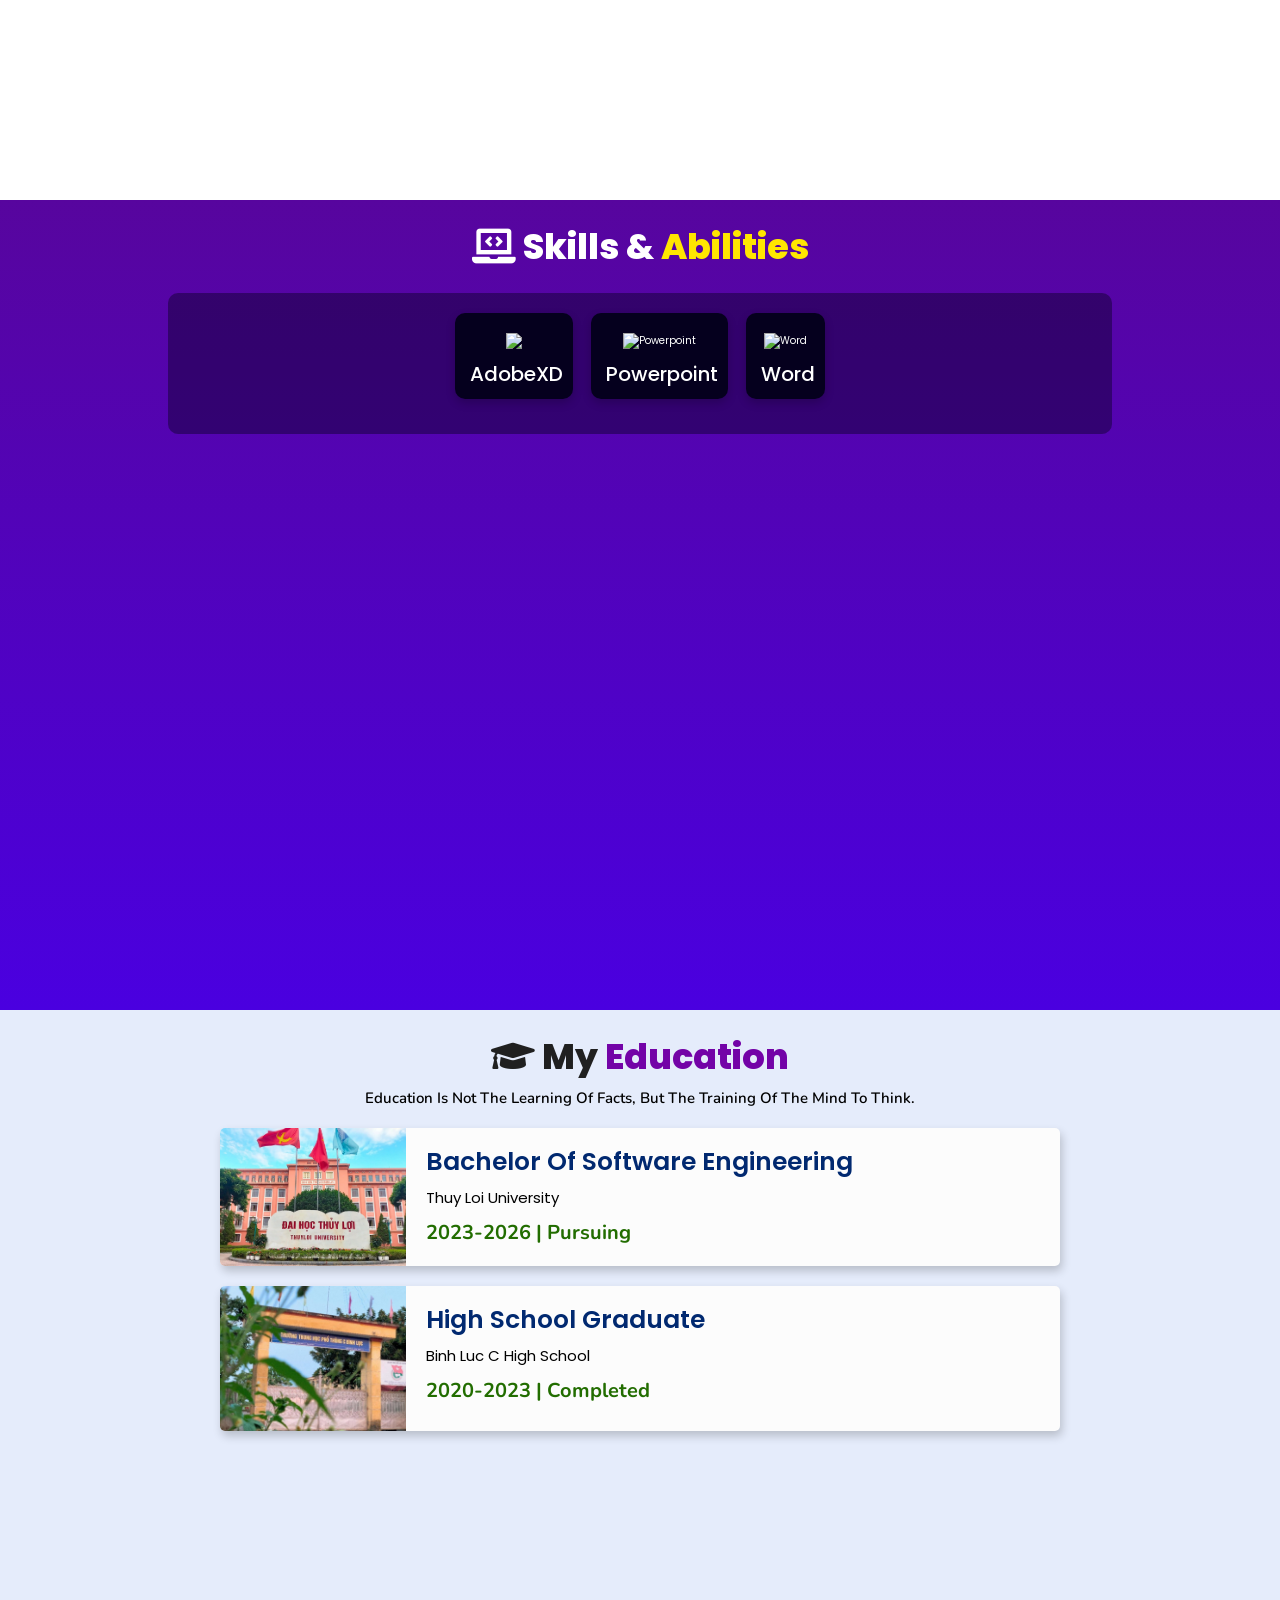
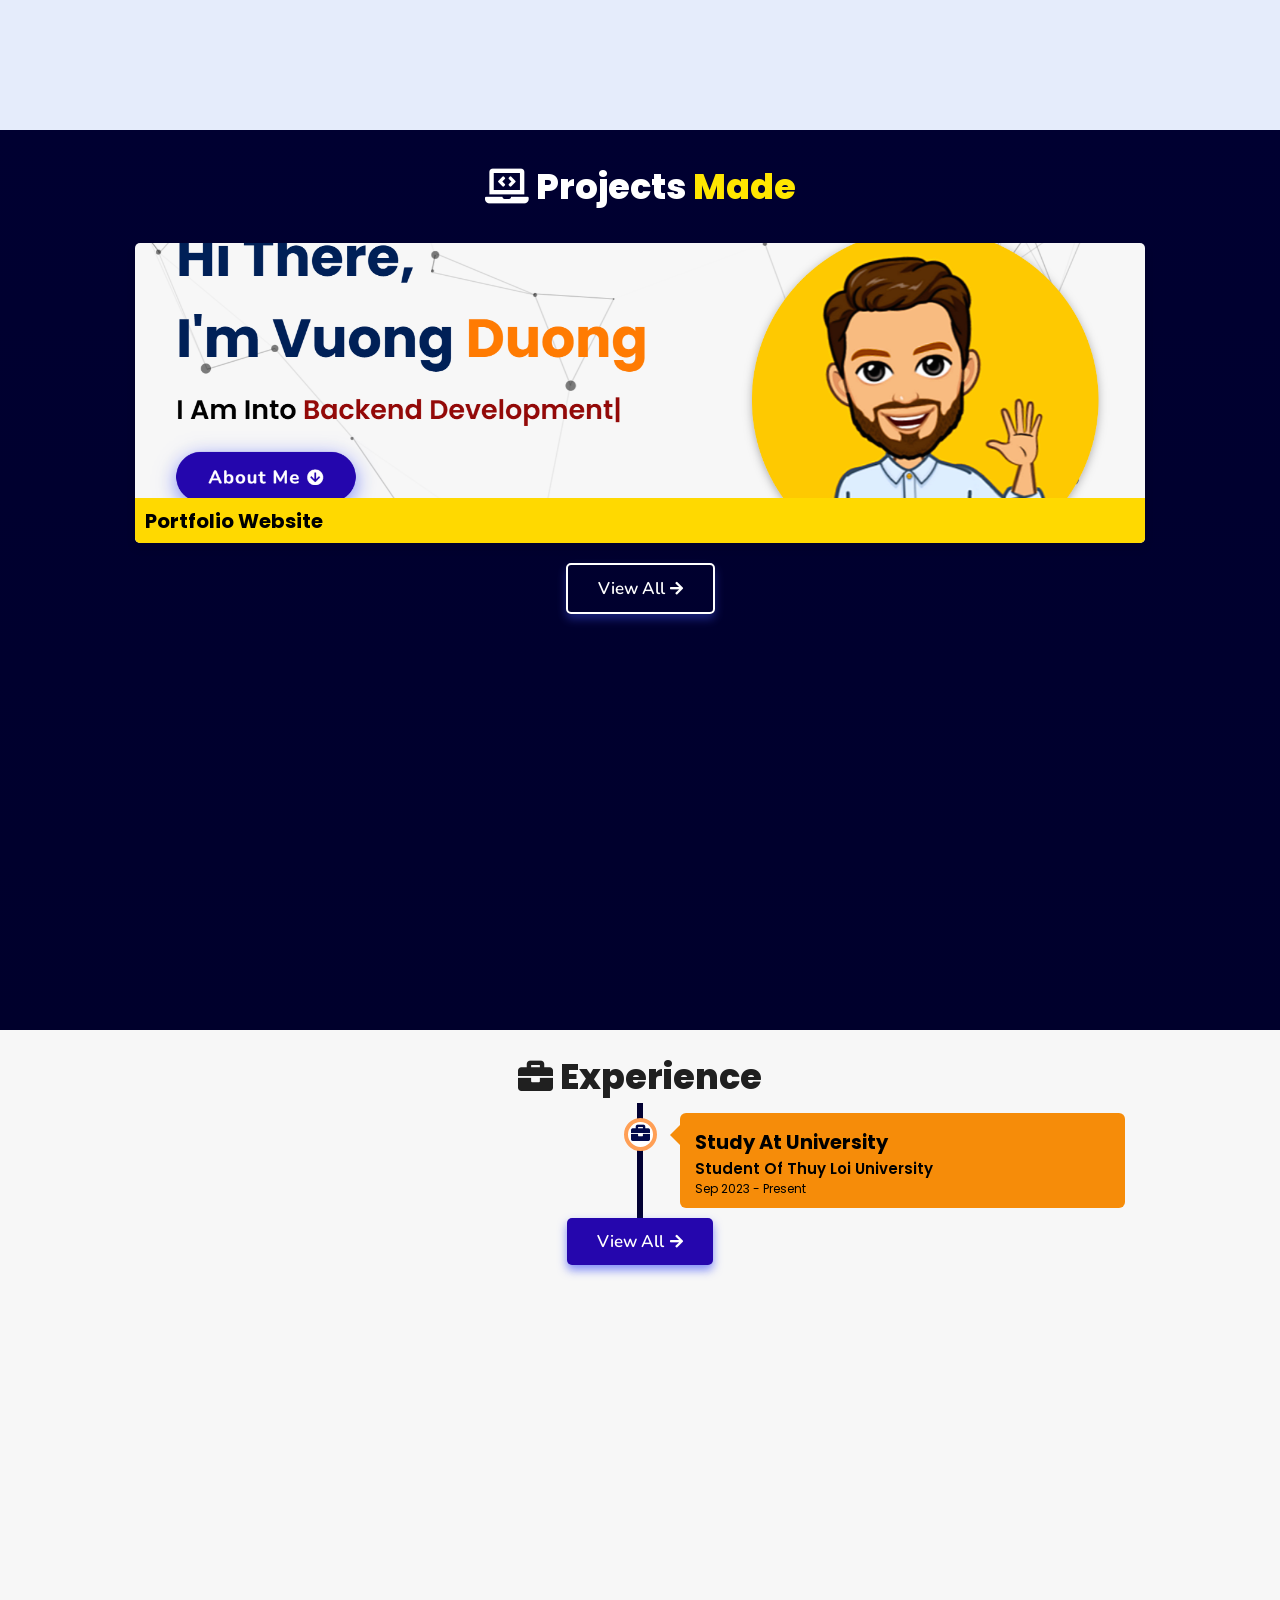
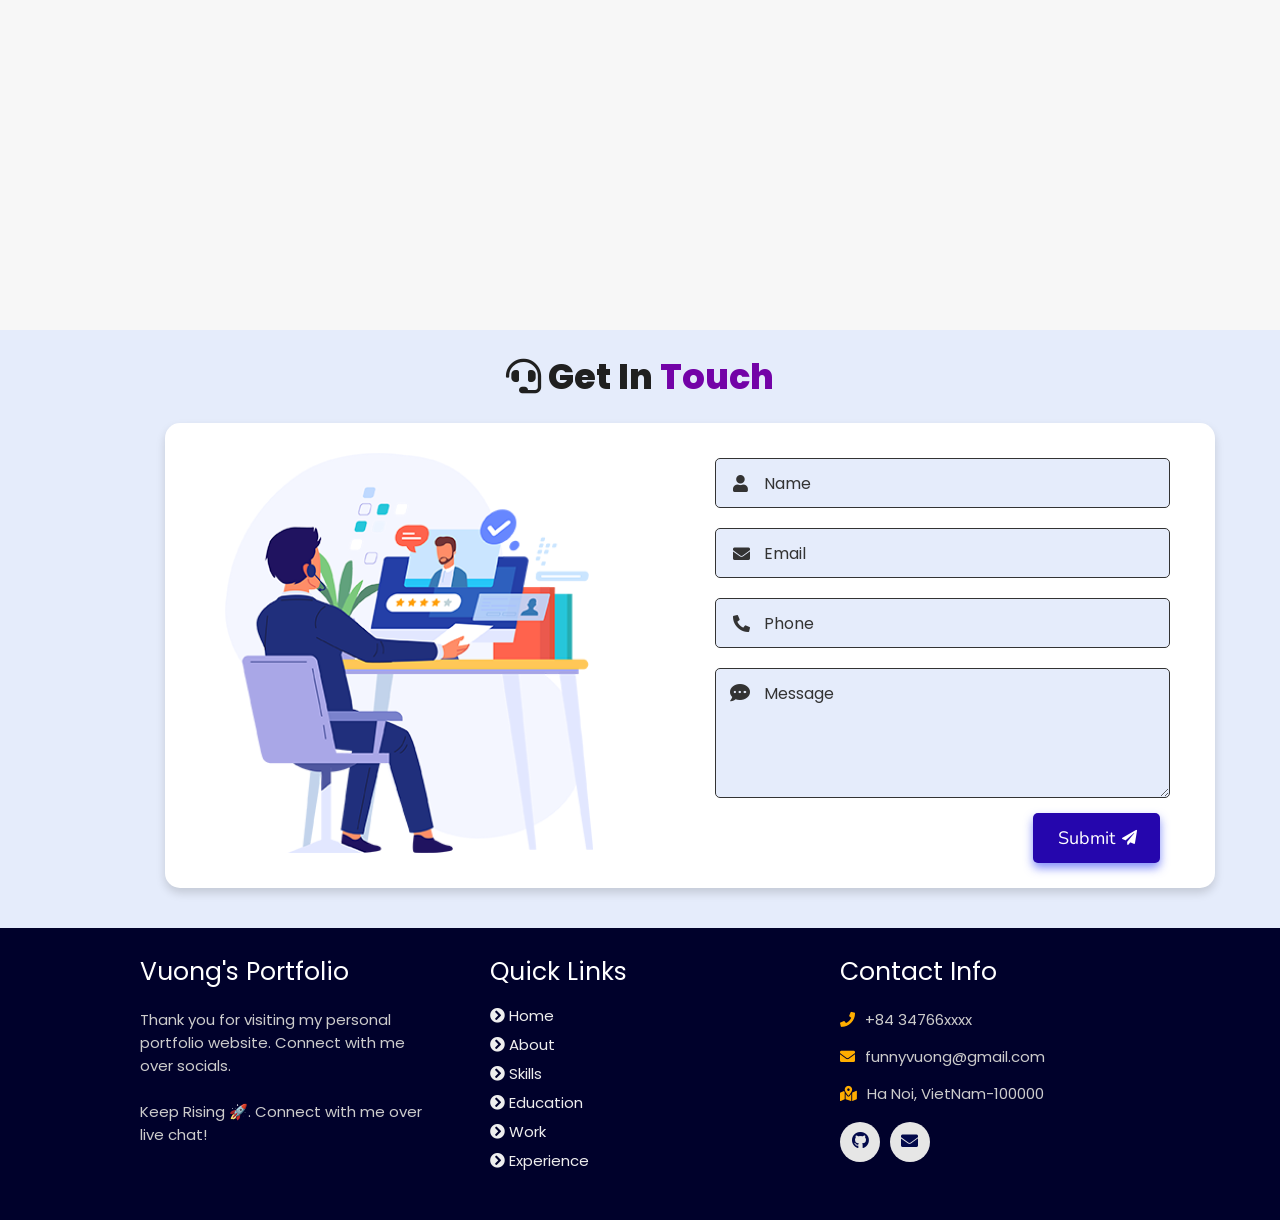
==== commit a2c53ee6: "a a" ====
--- a/index.html
+++ b/index.html
@@ -12,7 +12,7 @@
     <link rel="stylesheet" href="https://cdnjs.cloudflare.com/ajax/libs/font-awesome/5.15.3/css/all.min.css" integrity="sha512-iBBXm8fW90+nuLcSKlbmrPcLa0OT92xO1BIsZ+ywDWZCvqsWgccV3gFoRBv0z+8dLJgyAHIhR35VZc2oM/gI1w==" crossorigin="anonymous" referrerpolicy="no-referrer" />
     <!-- Favicon -->
     <link id='favicon' rel="shortcut icon" href="./assets/images/favicon.png" type="image/x-png">
-    <title>Portfolio | Jigar Sable</title>
+    <title>Portfolio | Duong Quoc Vuong</title>
 </head>
 <body oncontextmenu="return false">
 
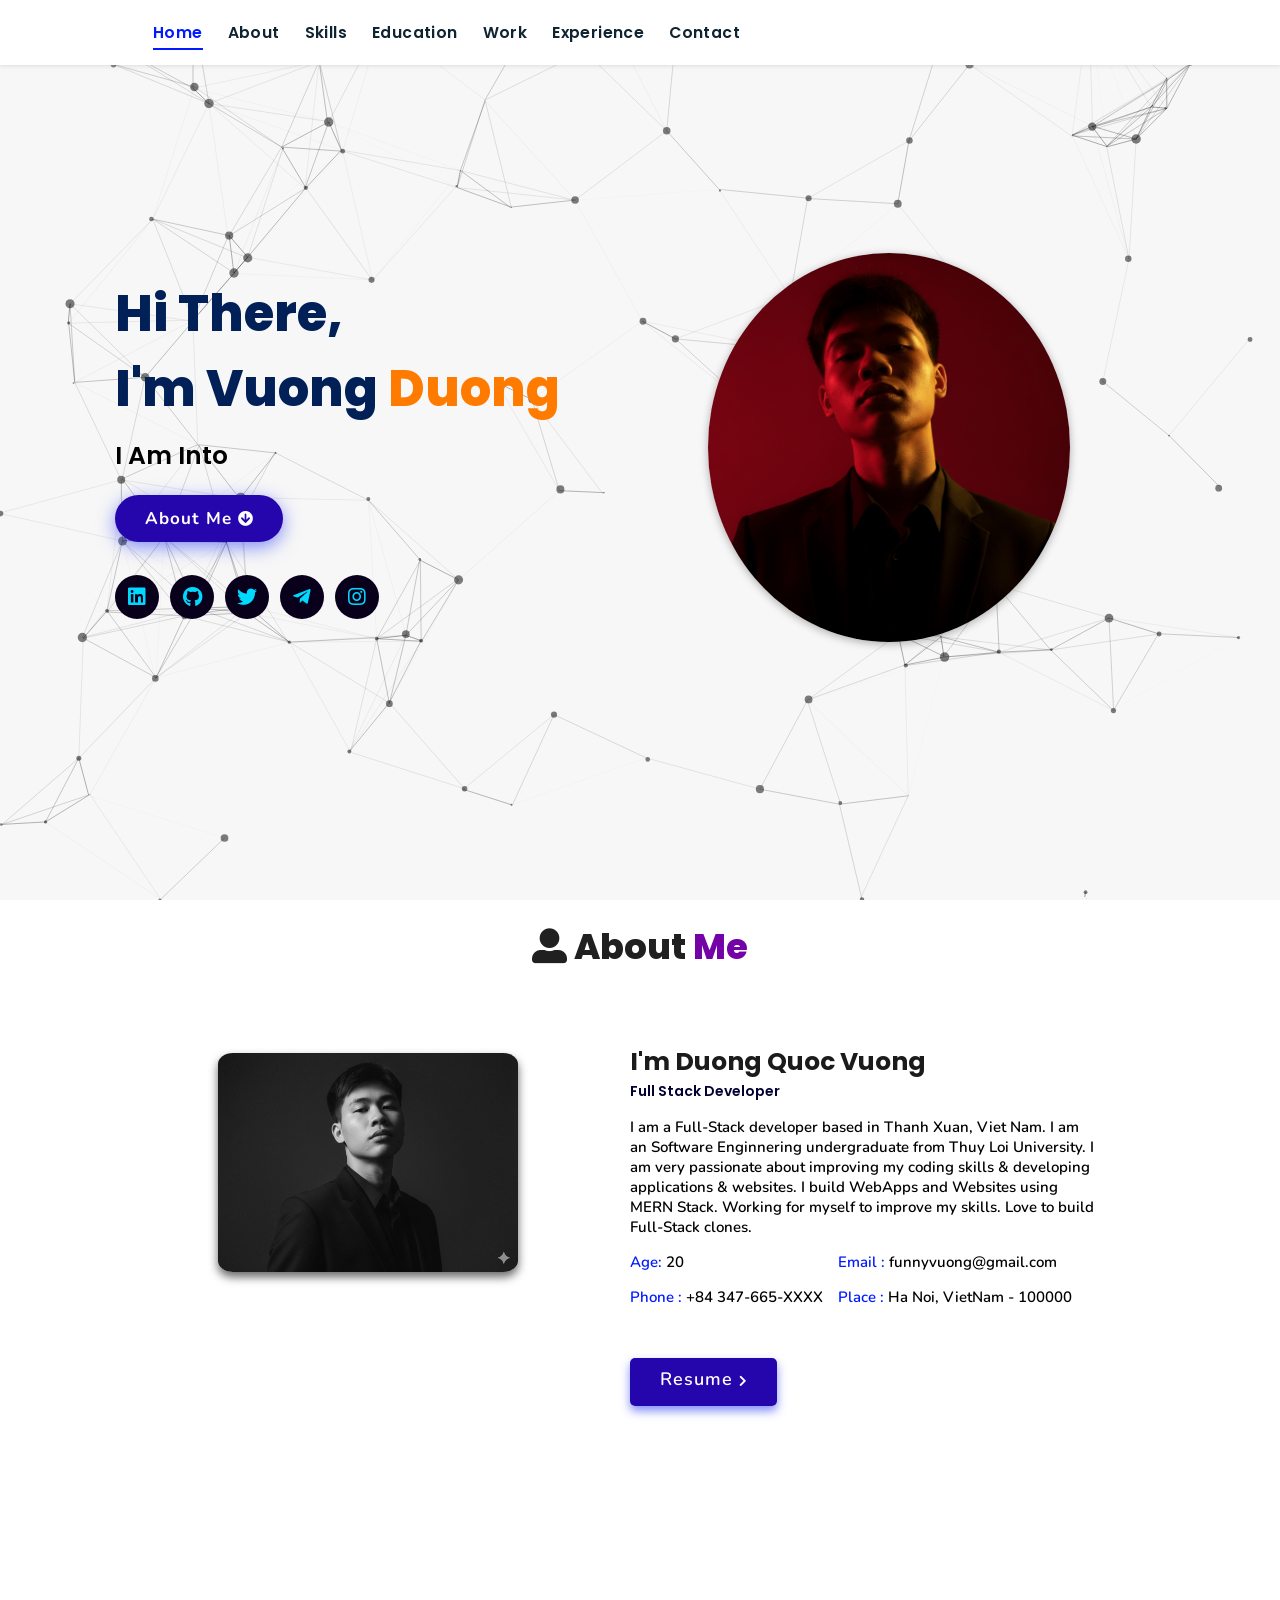
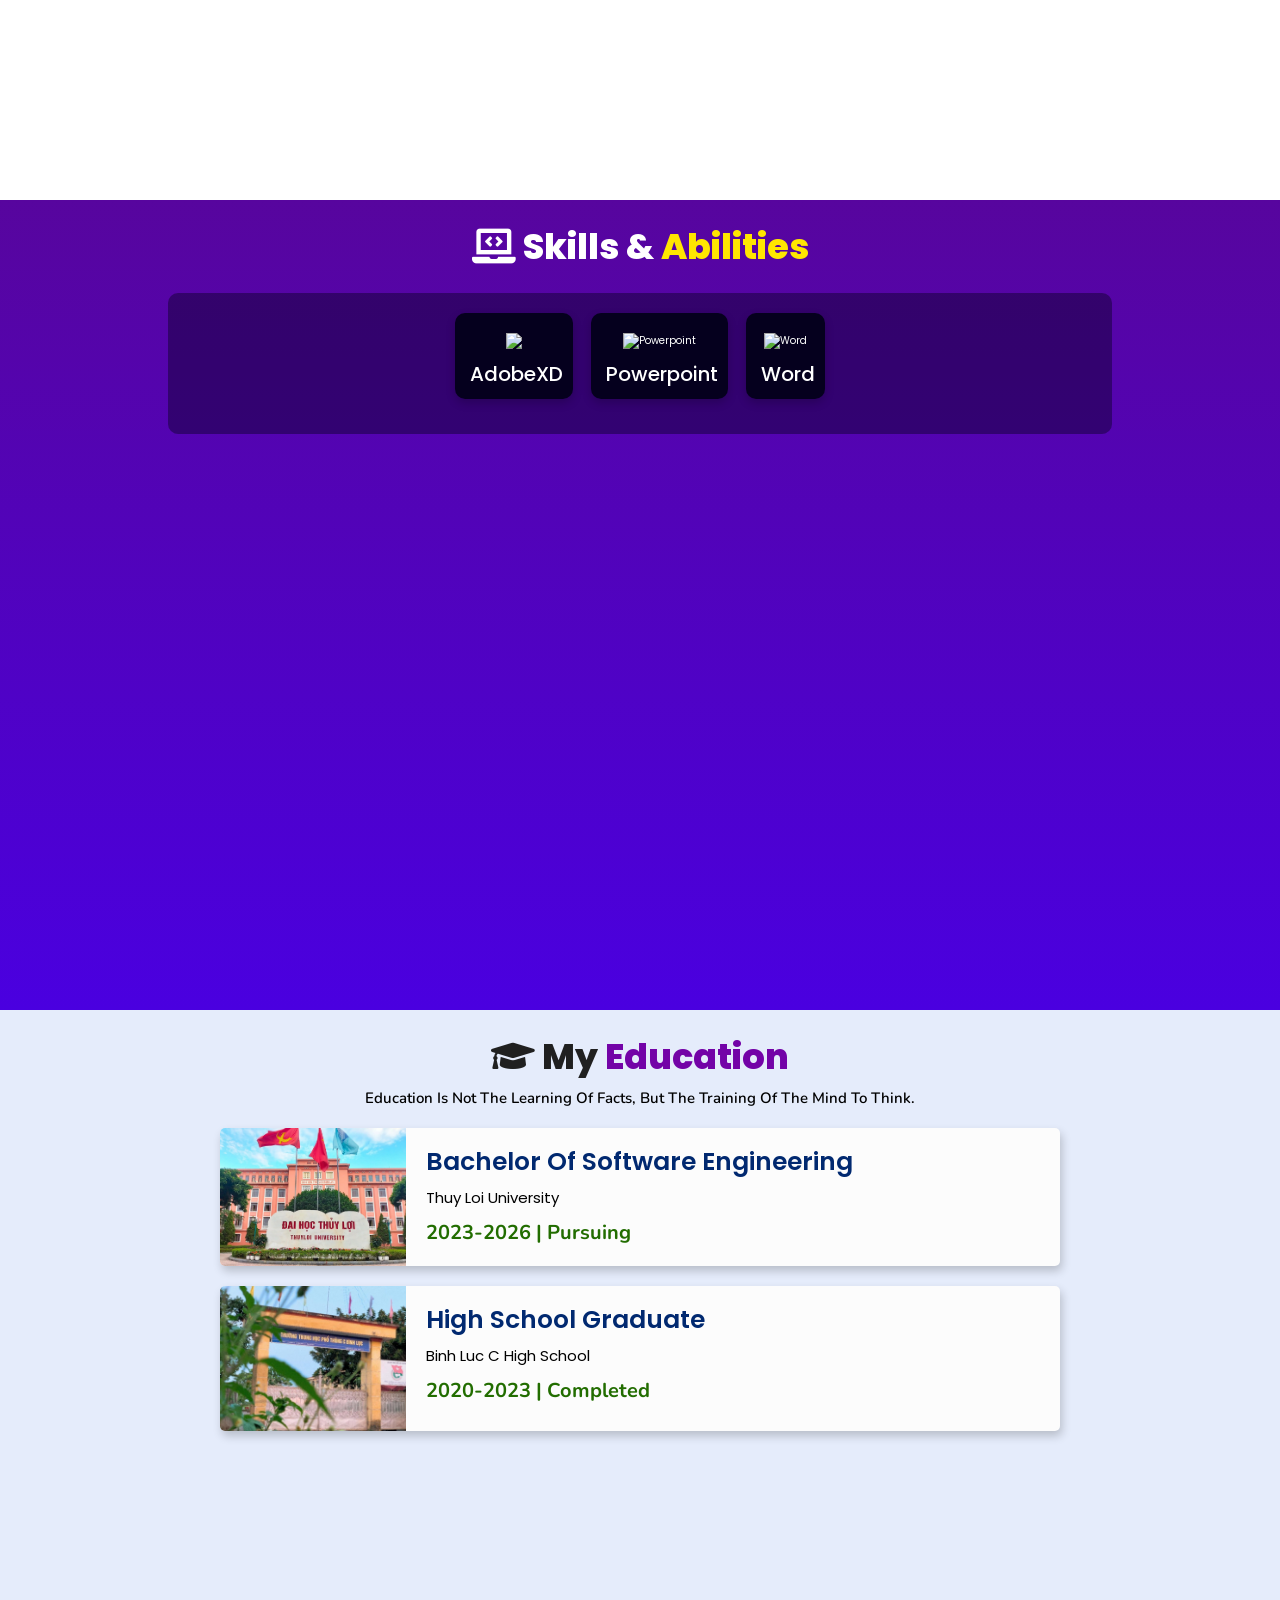
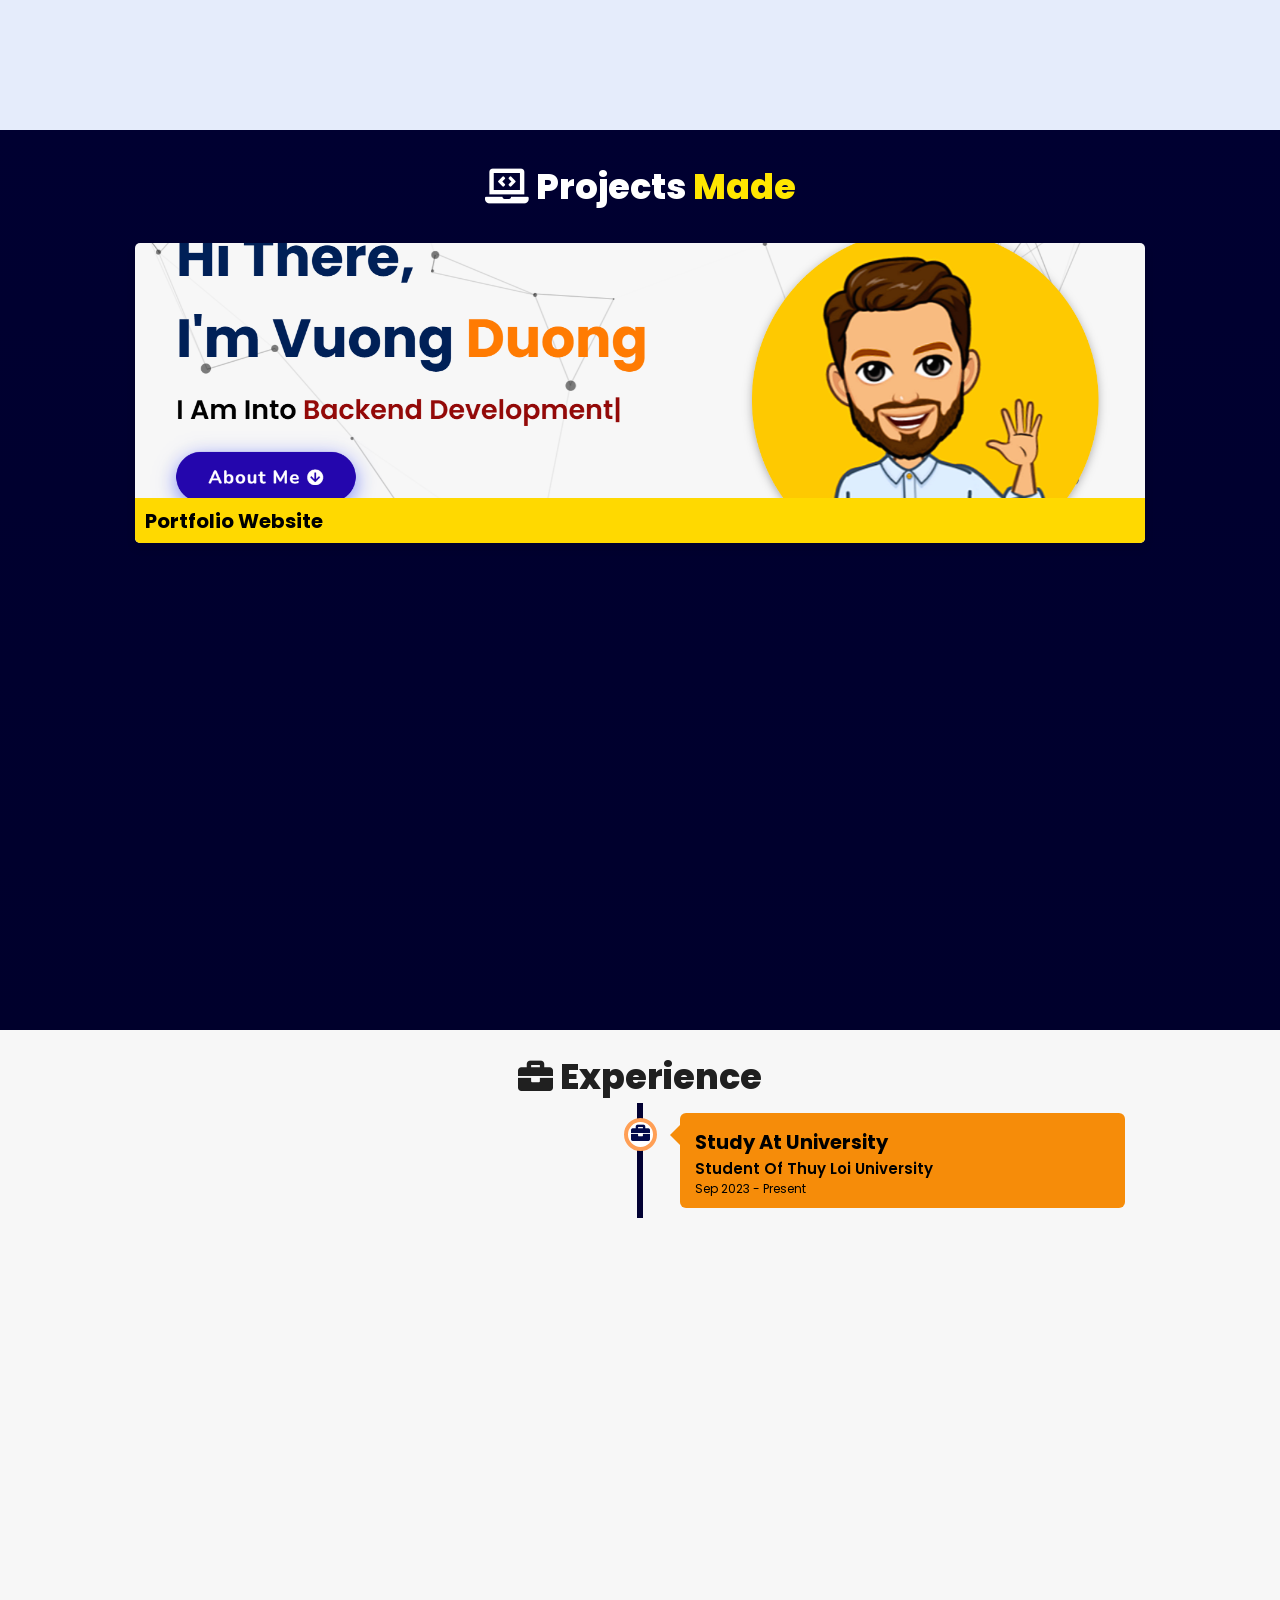
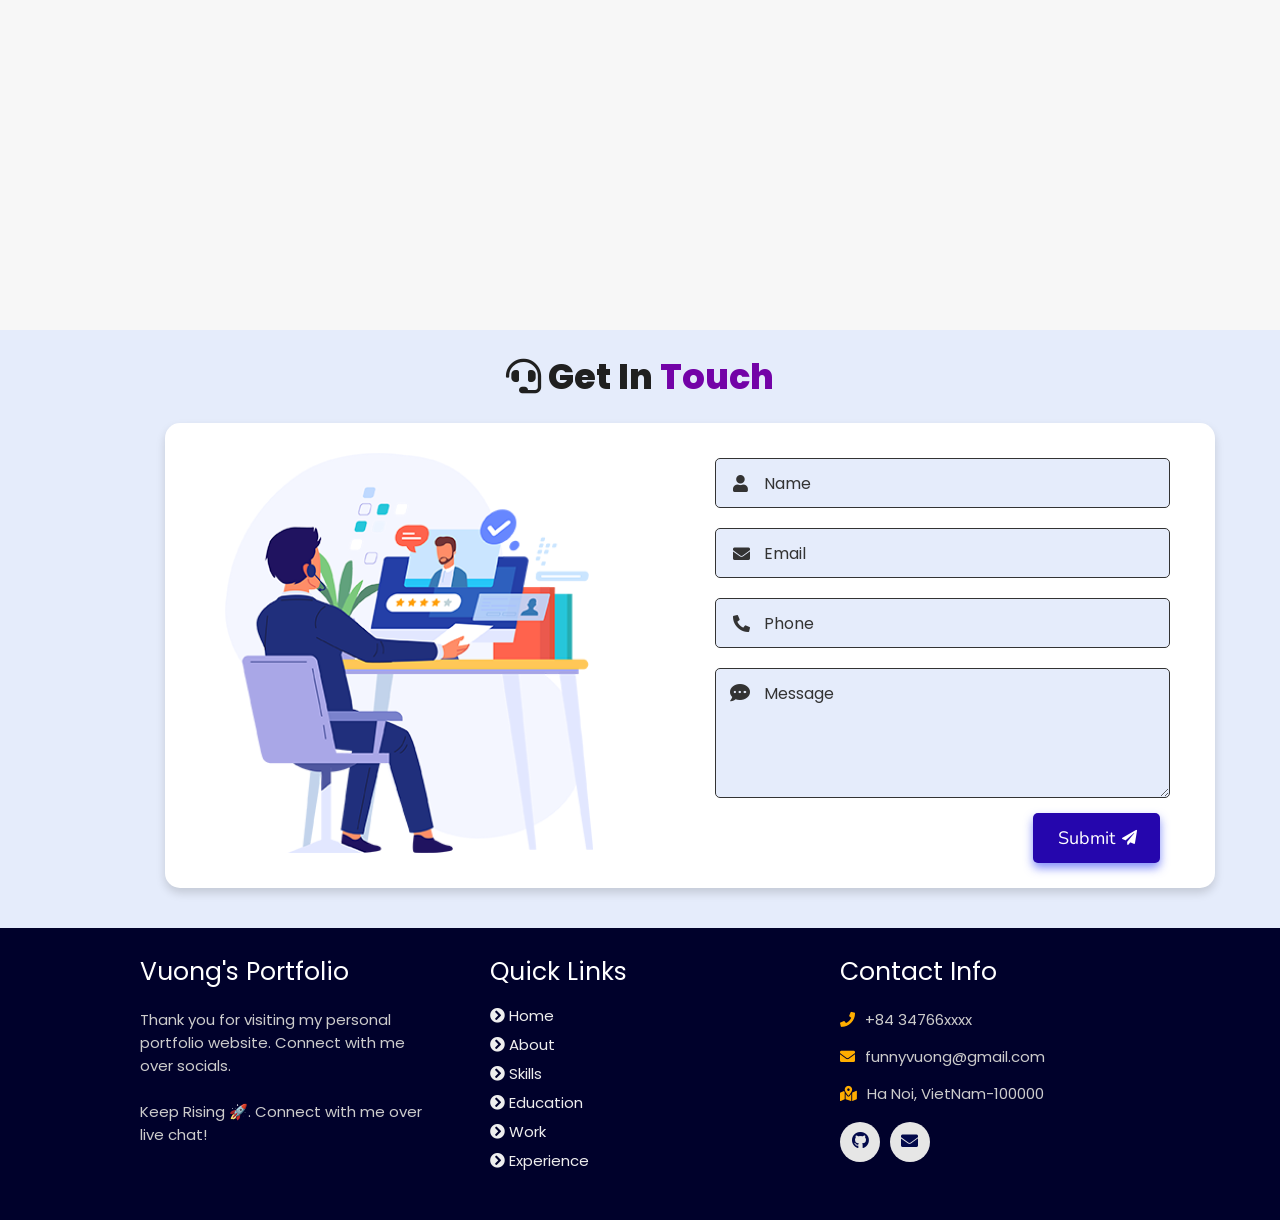
==== commit dbc085d1: "a sd" ====
--- a/index.html
+++ b/index.html
@@ -63,7 +63,7 @@
       </div>
     </div>
 <div class="image">
-    <img draggable="false" class="tilt" src="./assets/images/hero.png" alt="">
+    <img draggable="false" class="tilt" src="./assets/images/profile.png" alt="">
 </div>
 </section>
 <!-- hero section ends -->
@@ -212,11 +212,11 @@
 
 </div>
 
-<div class="viewall">
+<!-- <div class="viewall">
   <a href="/projects" class="btn"><span>View All</span>
     <i class="fas fa-arrow-right"></i>
 </a>
-</div>
+</div> -->
 
 </section>
 <!-- work project section ends -->
@@ -301,11 +301,11 @@
     </div> -->
   </div>
 
-  <div class="morebtn">
+  <!-- <div class="morebtn">
     <a href="/experience" class="btn"><span>View All</span>
       <i class="fas fa-arrow-right"></i>
   </a>
-  </div>
+  </div> -->
 
 </div>
 
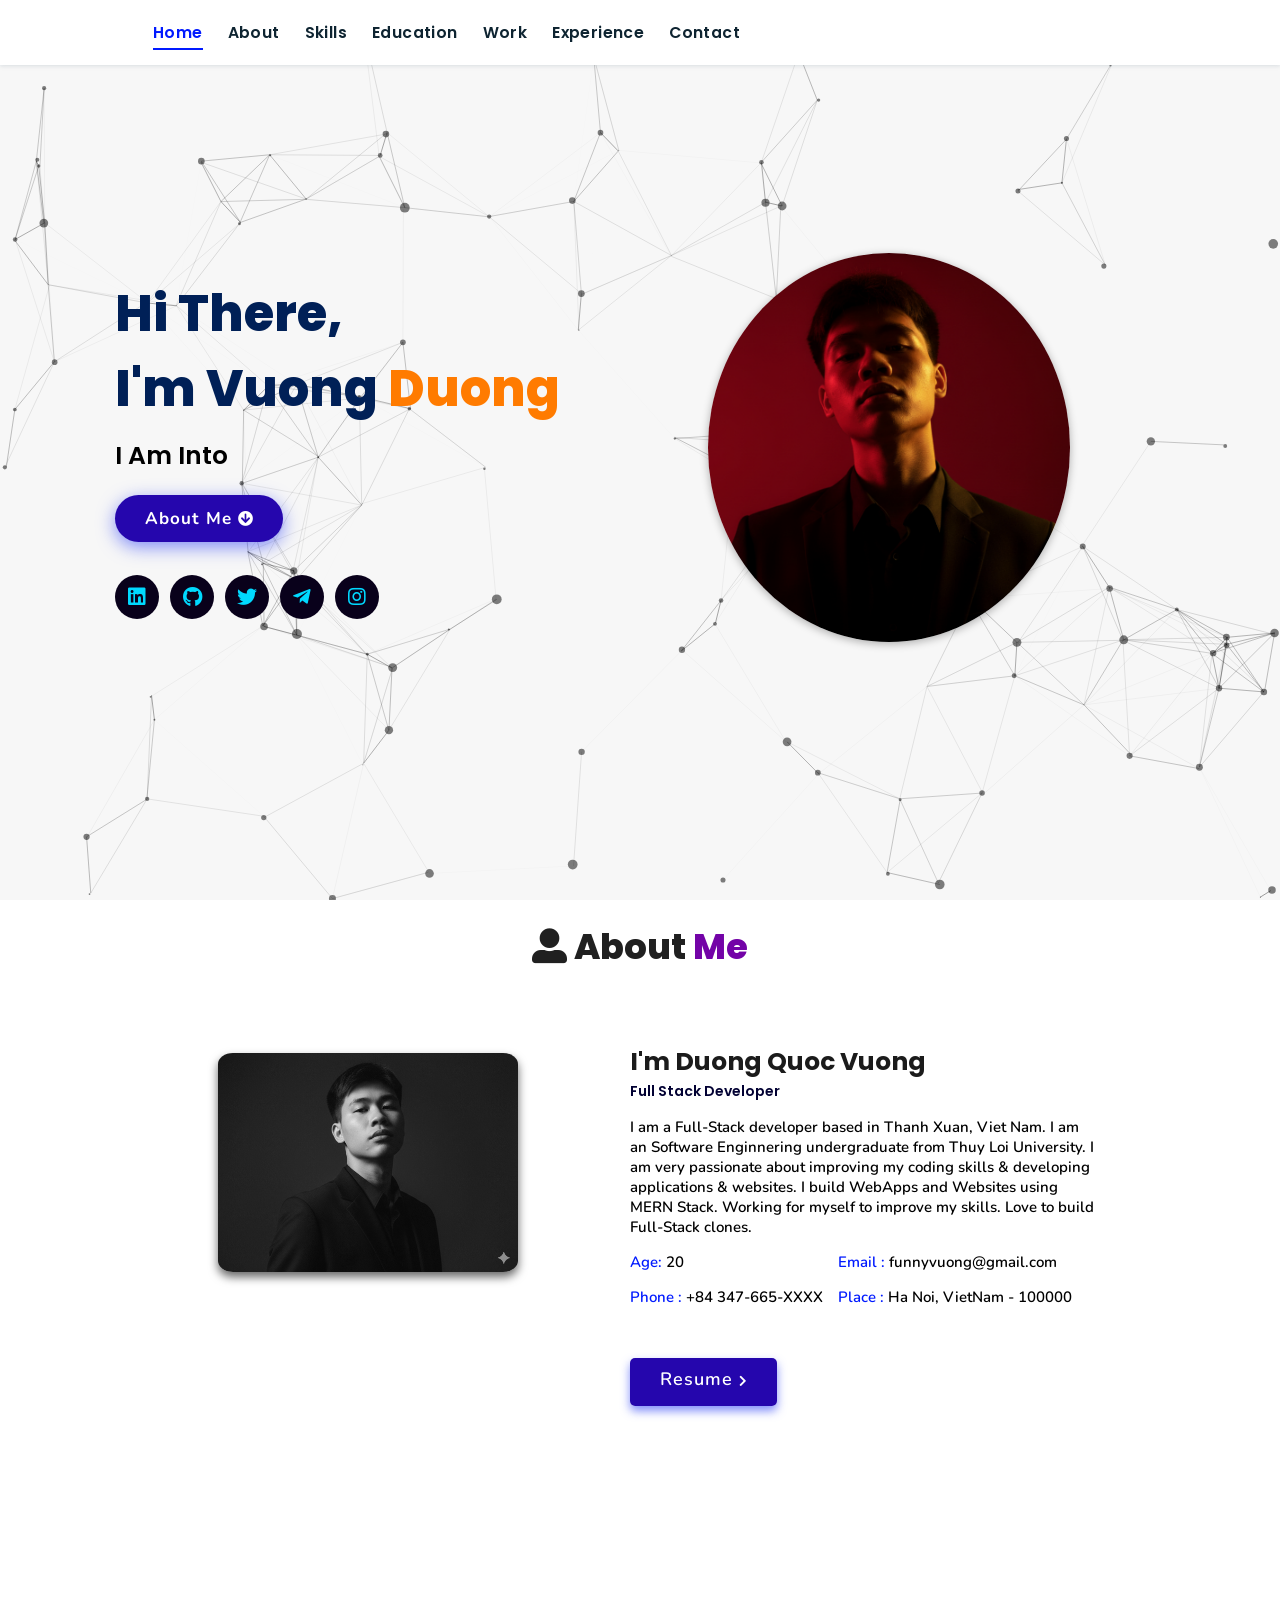
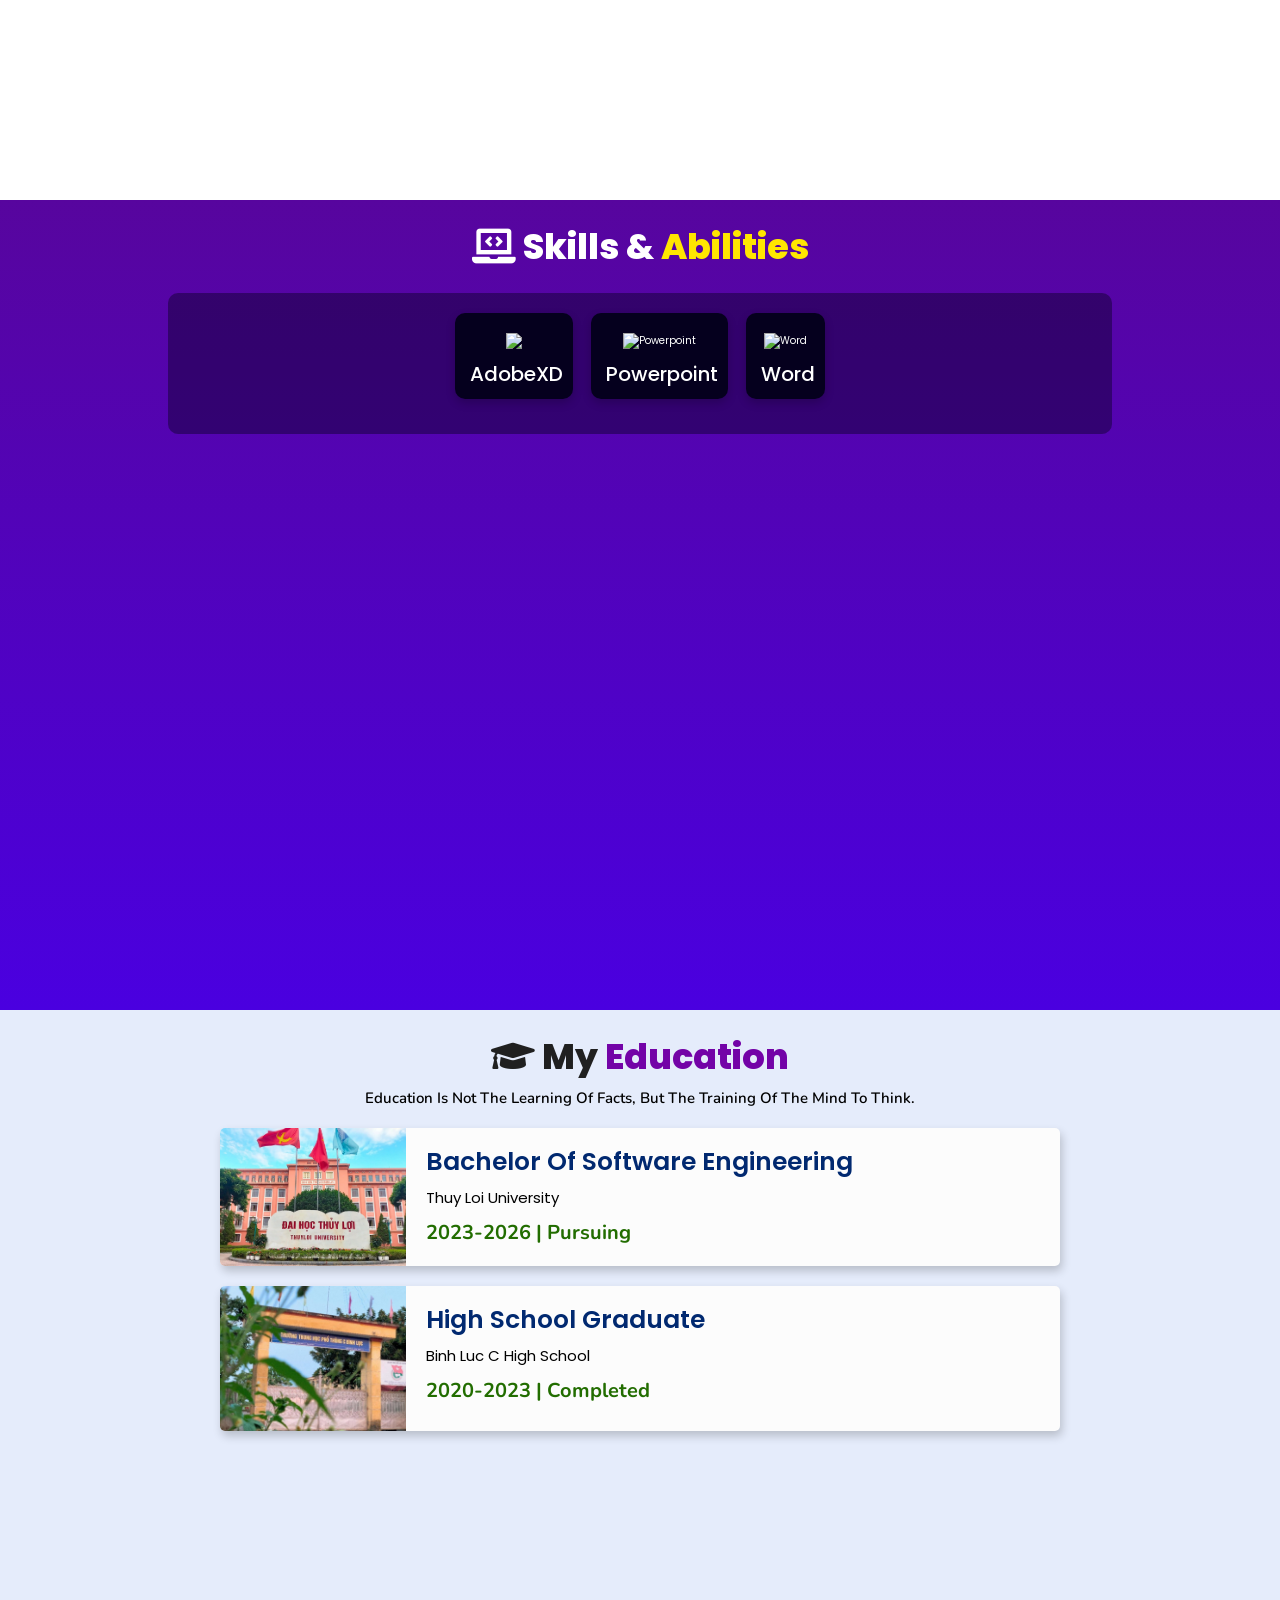
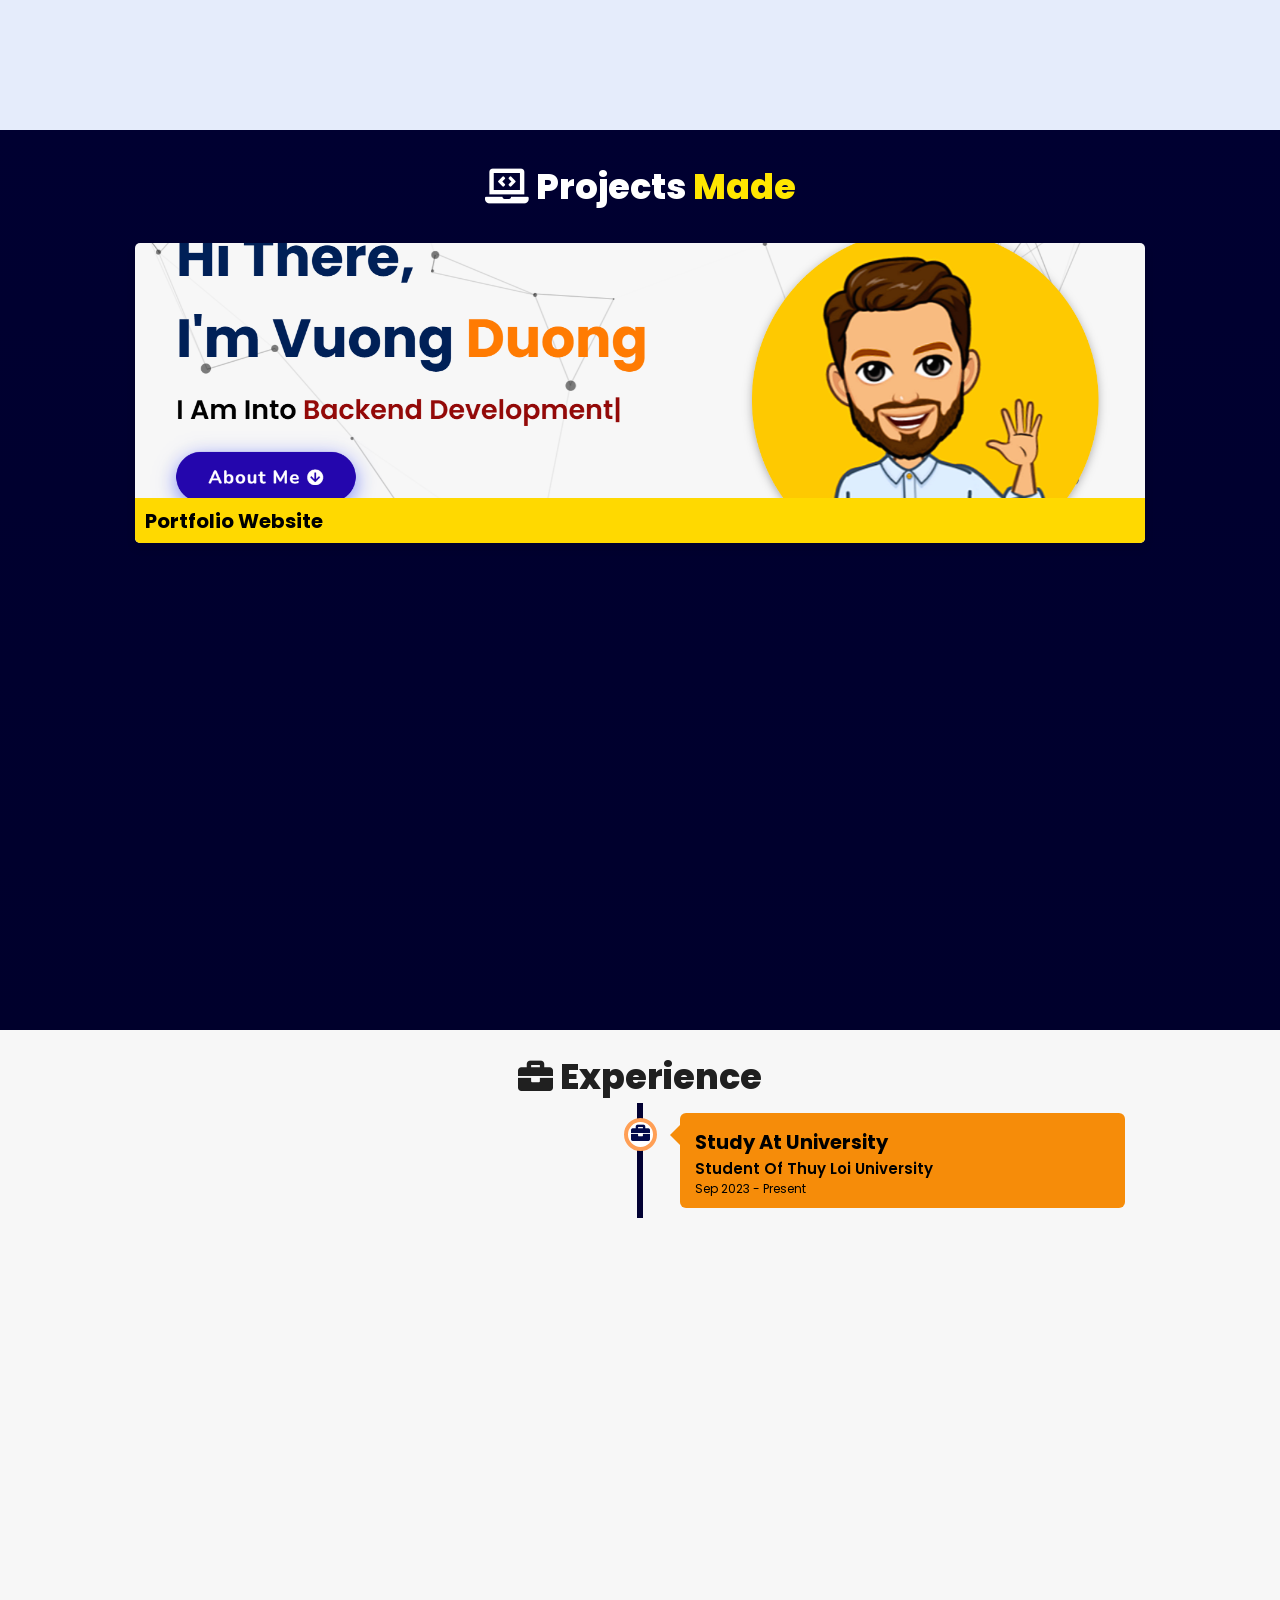
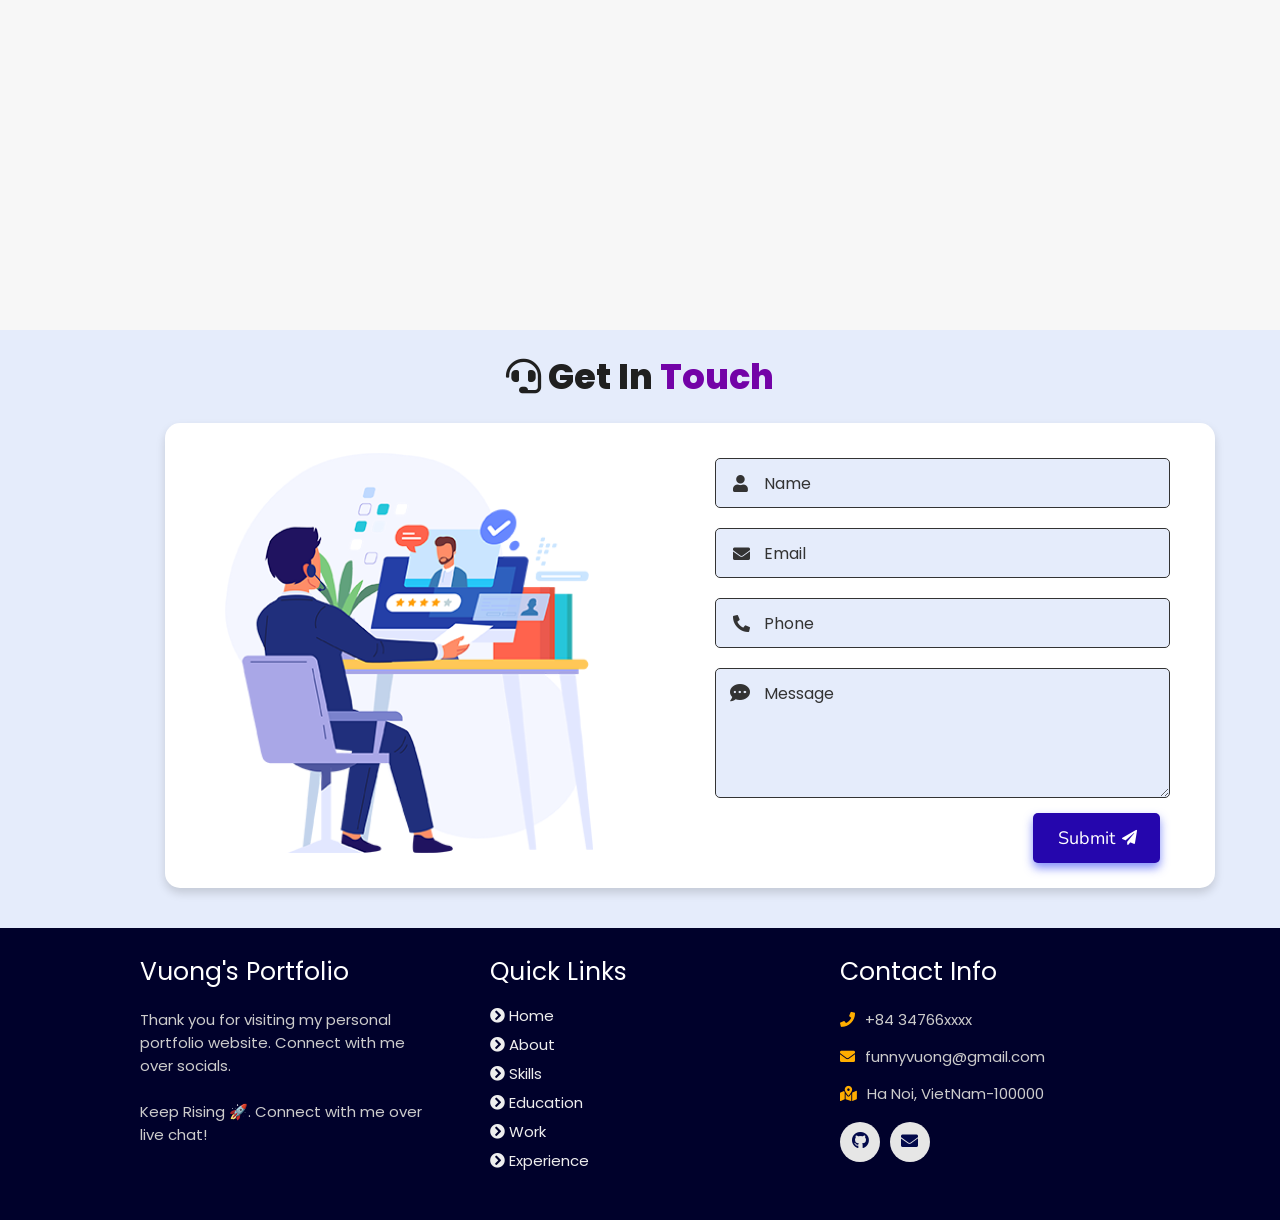
==== commit 13413cf4: "a" ====
--- a/index.html
+++ b/index.html
@@ -16,14 +16,8 @@
 </head>
 <body oncontextmenu="return false">
 
-<!-- pre loader -->
-<!-- <div class="loader-container">
-  <img draggable="false" src="./assets/images/preloader.gif" alt="">
-</div> -->
-
 <!-- navbar starts -->
 <header>
-        <!-- <a href="/" class="logo"><i class="fab fa-node-js"></i> Jigar</a> -->
 
         <div id="menu" class="fas fa-bars"></div>
         <nav class="navbar">
